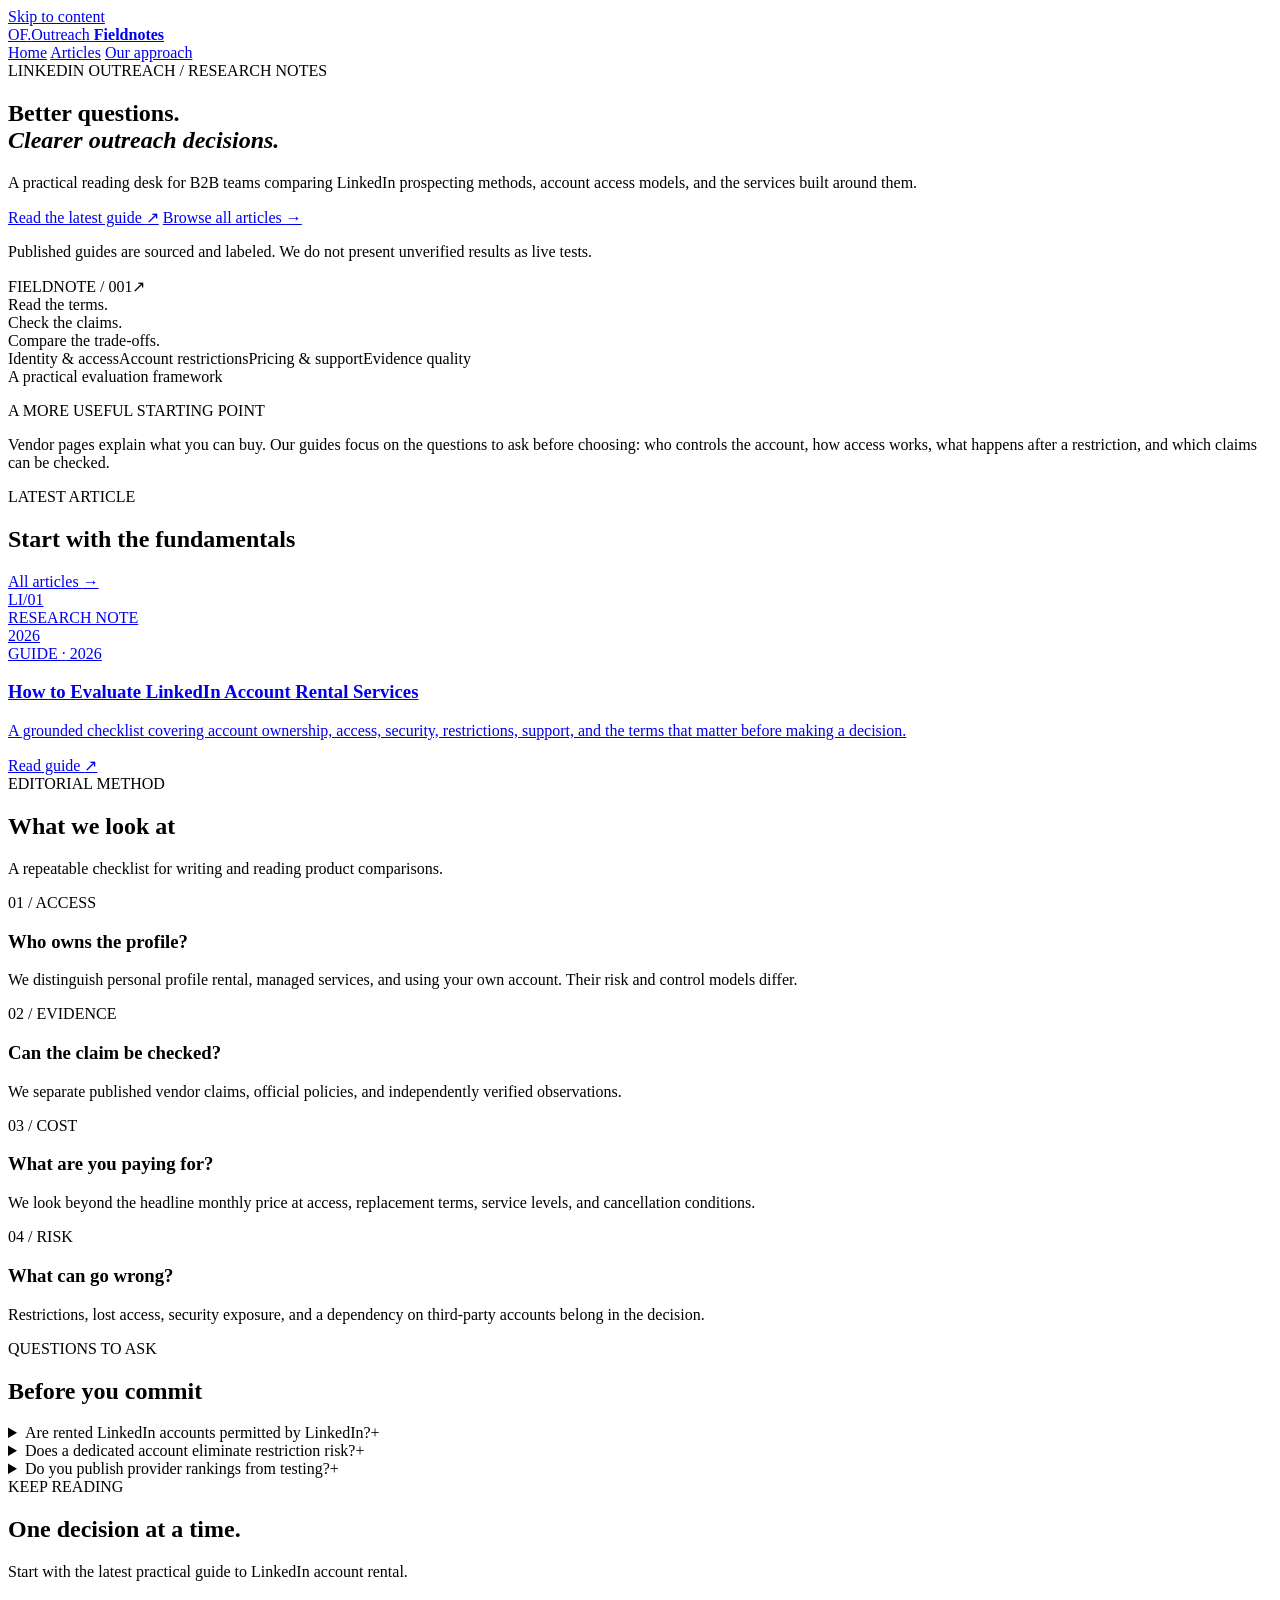
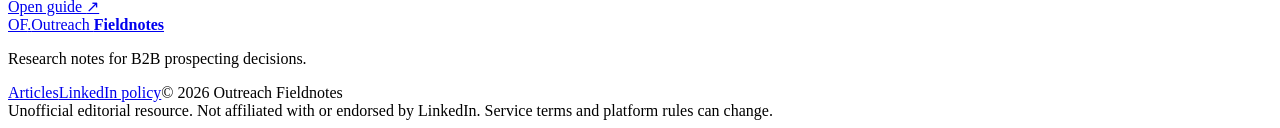
==== index.html @ 00ca15d0 "Create editorial homepage for Outreach Fieldnotes" ====
<!doctype html>
<html lang="en">
<head>
  <meta charset="utf-8">
  <meta name="viewport" content="width=device-width, initial-scale=1">
  <meta name="theme-color" content="#10231f">
  <title>LinkedIn Outreach Research & Guides | Outreach Fieldnotes</title>
  <meta name="description" content="Practical guides to LinkedIn outreach, account access, tools, and B2B prospecting. Start with a 2026 checklist for evaluating account rental services.">
  <meta name="robots" content="index,follow">
  <link rel="canonical" href="https://jamesscottinus-tech.github.io/LinkedIn/">
  <link rel="stylesheet" href="styles.css">
  <meta property="og:type" content="website">
  <meta property="og:site_name" content="Outreach Fieldnotes">
  <meta property="og:title" content="Outreach Fieldnotes | LinkedIn Outreach Research & Guides">
  <meta property="og:description" content="Useful, source-backed guides for choosing LinkedIn outreach services and planning prospecting responsibly.">
  <meta property="og:url" content="https://jamesscottinus-tech.github.io/LinkedIn/">
  <meta name="twitter:card" content="summary">
  <script type="application/ld+json">
  {"@context":"https://schema.org","@type":"WebSite","name":"Outreach Fieldnotes","url":"https://jamesscottinus-tech.github.io/LinkedIn/","description":"Guides to LinkedIn outreach and prospecting."}
  </script>
</head>
<body>
  <a class="skip" href="#main">Skip to content</a>
  <header class="site-header">
    <div class="container header-inner">
      <a class="brand" href="./" aria-label="Outreach Fieldnotes home"><span class="brand-mark" aria-hidden="true">OF<span class="brand-dot">.</span></span><span>Outreach <strong>Fieldnotes</strong></span></a>
      <nav aria-label="Main navigation">
        <a class="nav-link active" href="./" aria-current="page">Home</a>
        <a class="nav-link" href="articles.html">Articles</a>
        <a class="nav-link" href="#approach">Our approach</a>
      </nav>
    </div>
  </header>
  <main id="main">
    <section class="hero">
      <div class="container hero-grid">
        <div>
          <div class="eyebrow"><span class="pulse"></span> LINKEDIN OUTREACH / RESEARCH NOTES</div>
          <h1>Better questions.<br><em>Clearer outreach decisions.</em></h1>
          <p class="hero-copy">A practical reading desk for B2B teams comparing LinkedIn prospecting methods, account access models, and the services built around them.</p>
          <div class="hero-actions">
            <a class="button button-primary" href="linkedin-account-rental-guide.html">Read the latest guide <span aria-hidden="true">↗</span></a>
            <a class="text-link" href="articles.html">Browse all articles <span aria-hidden="true">→</span></a>
          </div>
          <p class="hero-caption">Published guides are sourced and labeled. We do not present unverified results as live tests.</p>
        </div>
        <aside class="hero-panel" aria-label="Editorial principles">
          <div class="panel-top"><span class="mini-label">FIELDNOTE / 001</span><span class="round-icon" aria-hidden="true">↗</span></div>
          <div class="panel-title">Read the terms.<br>Check the claims.<br><span>Compare the trade-offs.</span></div>
          <div class="panel-lines"><span>Identity & access</span><span>Account restrictions</span><span>Pricing & support</span><span>Evidence quality</span></div>
          <div class="panel-footer"><span class="status-dot"></span> A practical evaluation framework</div>
        </aside>
      </div>
    </section>
    <section class="intro-band">
      <div class="container band-grid">
        <p class="section-kicker">A MORE USEFUL STARTING POINT</p>
        <p>Vendor pages explain what you can buy. Our guides focus on the questions to ask before choosing: who controls the account, how access works, what happens after a restriction, and which claims can be checked.</p>
      </div>
    </section>
    <section class="section" id="latest">
      <div class="container">
        <div class="section-head"><div><div class="section-kicker">LATEST ARTICLE</div><h2>Start with the fundamentals</h2></div><a class="small-link" href="articles.html">All articles <span aria-hidden="true">→</span></a></div>
        <a class="feature-article" href="linkedin-account-rental-guide.html">
          <div class="feature-art" aria-hidden="true"><div class="art-letters">LI<span>/</span>01</div><div class="art-circles"><i></i><i></i><i></i></div><div class="art-bottom">RESEARCH NOTE<br>2026</div></div>
          <div class="feature-info"><div class="article-category">GUIDE <span class="dot-divider">·</span> 2026</div><h3>How to Evaluate LinkedIn Account Rental Services</h3><p>A grounded checklist covering account ownership, access, security, restrictions, support, and the terms that matter before making a decision.</p><div class="article-cta">Read guide <span aria-hidden="true">↗</span></div></div>
        </a>
      </div>
    </section>
    <section class="section section-tinted" id="approach">
      <div class="container">
        <div class="section-head"><div><div class="section-kicker">EDITORIAL METHOD</div><h2>What we look at</h2></div><p class="section-side">A repeatable checklist for writing and reading product comparisons.</p></div>
        <div class="principle-grid">
          <div class="principle"><div class="principle-index">01 / ACCESS</div><h3>Who owns the profile?</h3><p>We distinguish personal profile rental, managed services, and using your own account. Their risk and control models differ.</p></div>
          <div class="principle"><div class="principle-index">02 / EVIDENCE</div><h3>Can the claim be checked?</h3><p>We separate published vendor claims, official policies, and independently verified observations.</p></div>
          <div class="principle"><div class="principle-index">03 / COST</div><h3>What are you paying for?</h3><p>We look beyond the headline monthly price at access, replacement terms, service levels, and cancellation conditions.</p></div>
          <div class="principle"><div class="principle-index">04 / RISK</div><h3>What can go wrong?</h3><p>Restrictions, lost access, security exposure, and a dependency on third-party accounts belong in the decision.</p></div>
        </div>
      </div>
    </section>
    <section class="section">
      <div class="container">
        <div class="section-head"><div><div class="section-kicker">QUESTIONS TO ASK</div><h2>Before you commit</h2></div></div>
        <div class="faq">
          <details><summary>Are rented LinkedIn accounts permitted by LinkedIn?<span aria-hidden="true">+</span></summary><p>LinkedIn's User Agreement says members must not share or transfer their accounts, and it prohibits accessing another person's account. Read the <a href="https://www.linkedin.com/legal/user-agreement" target="_blank" rel="noopener noreferrer">current User Agreement</a> before considering a provider.</p></details>
          <details><summary>Does a dedicated account eliminate restriction risk?<span aria-hidden="true">+</span></summary><p>No service can guarantee that a LinkedIn account will never be restricted. Ask vendors for clear support and recovery policies rather than promises of zero risk.</p></details>
          <details><summary>Do you publish provider rankings from testing?<span aria-hidden="true">+</span></summary><p>Only when the test method, period, and supporting evidence can be described. At launch, this site publishes evaluation guides rather than unsupported performance rankings.</p></details>
        </div>
      </div>
    </section>
    <section class="newsletter-banner"><div class="container banner-inner"><div><div class="section-kicker">KEEP READING</div><h2>One decision at a time.</h2><p>Start with the latest practical guide to LinkedIn account rental.</p></div><a class="button button-light" href="linkedin-account-rental-guide.html">Open guide <span aria-hidden="true">↗</span></a></div></section>
  </main>
  <footer class="site-footer"><div class="container footer-inner"><div><a class="brand footer-brand" href="./"><span class="brand-mark" aria-hidden="true">OF<span class="brand-dot">.</span></span><span>Outreach <strong>Fieldnotes</strong></span></a><p>Research notes for B2B prospecting decisions.</p></div><div class="footer-right"><a href="articles.html">Articles</a><a href="https://www.linkedin.com/legal/user-agreement" target="_blank" rel="noopener noreferrer">LinkedIn policy</a><span>© 2026 Outreach Fieldnotes</span></div></div><div class="container fineprint">Unofficial editorial resource. Not affiliated with or endorsed by LinkedIn. Service terms and platform rules can change.</div></footer>
</body>
</html>
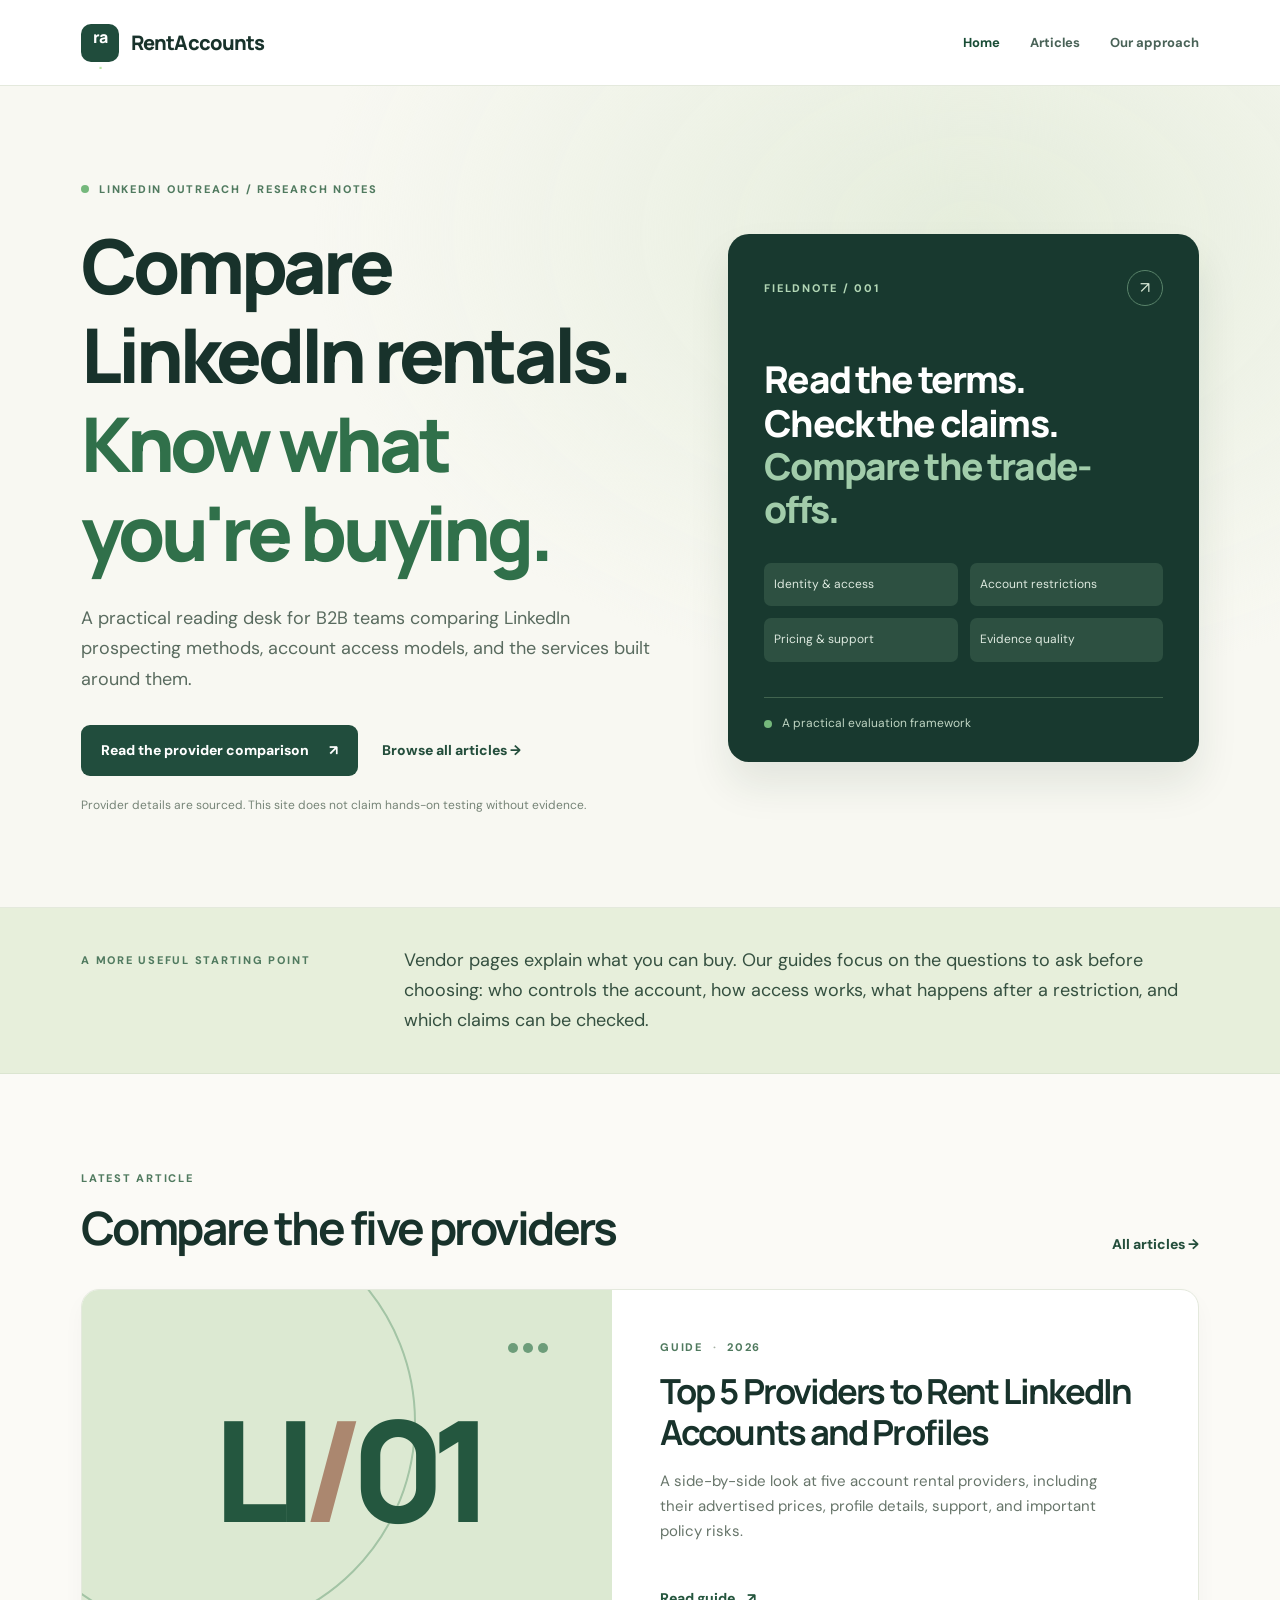
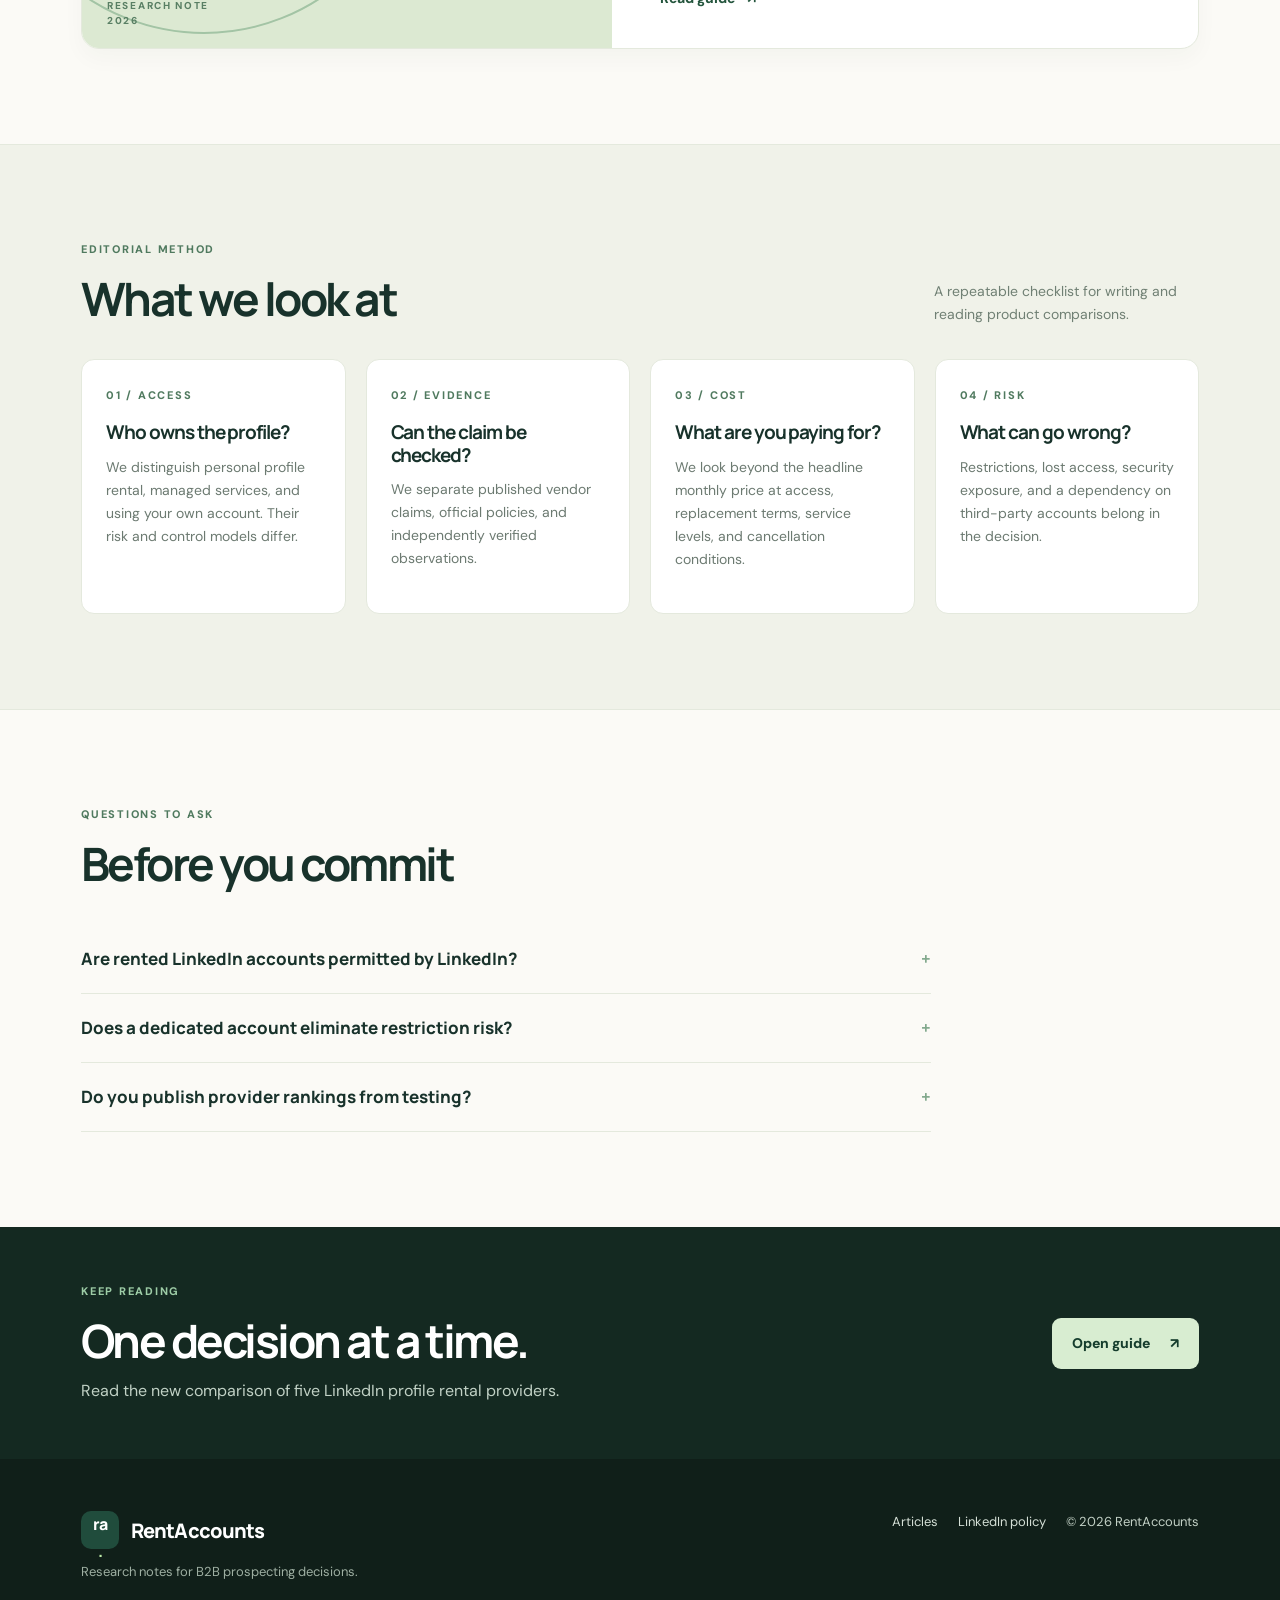
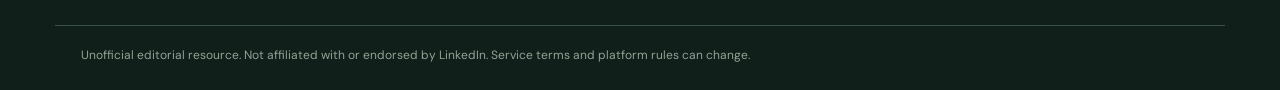
==== commit 77c82bc5: "Brand homepage as RentAccounts and link provider comparison" ====
--- a/index.html
+++ b/index.html
@@ -4,26 +4,26 @@
   <meta charset="utf-8">
   <meta name="viewport" content="width=device-width, initial-scale=1">
   <meta name="theme-color" content="#10231f">
-  <title>LinkedIn Outreach Research & Guides | Outreach Fieldnotes</title>
-  <meta name="description" content="Practical guides to LinkedIn outreach, account access, tools, and B2B prospecting. Start with a 2026 checklist for evaluating account rental services.">
+  <title>RentAccounts | LinkedIn Account Rental Guides and Reviews</title>
+  <meta name="description" content="LinkedIn profile rental guides, provider comparisons, pricing notes, and B2B outreach research. Start with a 2026 comparison of account rental providers.">
   <meta name="robots" content="index,follow">
-  <link rel="canonical" href="https://jamesscottinus-tech.github.io/LinkedIn/">
+  <link rel="canonical" href="https://rentaccounts.github.io/LinkedIn/">
   <link rel="stylesheet" href="styles.css">
   <meta property="og:type" content="website">
-  <meta property="og:site_name" content="Outreach Fieldnotes">
-  <meta property="og:title" content="Outreach Fieldnotes | LinkedIn Outreach Research & Guides">
-  <meta property="og:description" content="Useful, source-backed guides for choosing LinkedIn outreach services and planning prospecting responsibly.">
-  <meta property="og:url" content="https://jamesscottinus-tech.github.io/LinkedIn/">
+  <meta property="og:site_name" content="RentAccounts">
+  <meta property="og:title" content="RentAccounts | LinkedIn Account Rental Guides">
+  <meta property="og:description" content="Compare LinkedIn profile rental providers, prices, features and terms.">
+  <meta property="og:url" content="https://rentaccounts.github.io/LinkedIn/">
   <meta name="twitter:card" content="summary">
   <script type="application/ld+json">
-  {"@context":"https://schema.org","@type":"WebSite","name":"Outreach Fieldnotes","url":"https://jamesscottinus-tech.github.io/LinkedIn/","description":"Guides to LinkedIn outreach and prospecting."}
+  {"@context":"https://schema.org","@type":"WebSite","name":"RentAccounts","url":"https://rentaccounts.github.io/LinkedIn/","description":"Guides to LinkedIn outreach and prospecting."}
   </script>
 </head>
 <body>
   <a class="skip" href="#main">Skip to content</a>
   <header class="site-header">
     <div class="container header-inner">
-      <a class="brand" href="./" aria-label="Outreach Fieldnotes home"><span class="brand-mark" aria-hidden="true">OF<span class="brand-dot">.</span></span><span>Outreach <strong>Fieldnotes</strong></span></a>
+      <a class="brand" href="./" aria-label="RentAccounts home"><span class="brand-mark" aria-hidden="true">ra<span class="brand-dot">.</span></span><span><strong>RentAccounts</strong></span></a>
       <nav aria-label="Main navigation">
         <a class="nav-link active" href="./" aria-current="page">Home</a>
         <a class="nav-link" href="articles.html">Articles</a>
@@ -36,13 +36,13 @@
       <div class="container hero-grid">
         <div>
           <div class="eyebrow"><span class="pulse"></span> LINKEDIN OUTREACH / RESEARCH NOTES</div>
-          <h1>Better questions.<br><em>Clearer outreach decisions.</em></h1>
+          <h1>Compare LinkedIn rentals.<br><em>Know what you're buying.</em></h1>
           <p class="hero-copy">A practical reading desk for B2B teams comparing LinkedIn prospecting methods, account access models, and the services built around them.</p>
           <div class="hero-actions">
-            <a class="button button-primary" href="linkedin-account-rental-guide.html">Read the latest guide <span aria-hidden="true">↗</span></a>
+            <a class="button button-primary" href="top-5-linkedin-account-rental-providers.html">Read the provider comparison <span aria-hidden="true">↗</span></a>
             <a class="text-link" href="articles.html">Browse all articles <span aria-hidden="true">→</span></a>
           </div>
-          <p class="hero-caption">Published guides are sourced and labeled. We do not present unverified results as live tests.</p>
+          <p class="hero-caption">Provider details are sourced. This site does not claim hands-on testing without evidence.</p>
         </div>
         <aside class="hero-panel" aria-label="Editorial principles">
           <div class="panel-top"><span class="mini-label">FIELDNOTE / 001</span><span class="round-icon" aria-hidden="true">↗</span></div>
@@ -60,10 +60,10 @@
     </section>
     <section class="section" id="latest">
       <div class="container">
-        <div class="section-head"><div><div class="section-kicker">LATEST ARTICLE</div><h2>Start with the fundamentals</h2></div><a class="small-link" href="articles.html">All articles <span aria-hidden="true">→</span></a></div>
-        <a class="feature-article" href="linkedin-account-rental-guide.html">
+        <div class="section-head"><div><div class="section-kicker">LATEST ARTICLE</div><h2>Compare the five providers</h2></div><a class="small-link" href="articles.html">All articles <span aria-hidden="true">→</span></a></div>
+        <a class="feature-article" href="top-5-linkedin-account-rental-providers.html">
           <div class="feature-art" aria-hidden="true"><div class="art-letters">LI<span>/</span>01</div><div class="art-circles"><i></i><i></i><i></i></div><div class="art-bottom">RESEARCH NOTE<br>2026</div></div>
-          <div class="feature-info"><div class="article-category">GUIDE <span class="dot-divider">·</span> 2026</div><h3>How to Evaluate LinkedIn Account Rental Services</h3><p>A grounded checklist covering account ownership, access, security, restrictions, support, and the terms that matter before making a decision.</p><div class="article-cta">Read guide <span aria-hidden="true">↗</span></div></div>
+          <div class="feature-info"><div class="article-category">GUIDE <span class="dot-divider">·</span> 2026</div><h3>Top 5 Providers to Rent LinkedIn Accounts and Profiles</h3><p>A side-by-side look at five account rental providers, including their advertised prices, profile details, support, and important policy risks.</p><div class="article-cta">Read guide <span aria-hidden="true">↗</span></div></div>
         </a>
       </div>
     </section>
@@ -88,8 +88,8 @@
         </div>
       </div>
     </section>
-    <section class="newsletter-banner"><div class="container banner-inner"><div><div class="section-kicker">KEEP READING</div><h2>One decision at a time.</h2><p>Start with the latest practical guide to LinkedIn account rental.</p></div><a class="button button-light" href="linkedin-account-rental-guide.html">Open guide <span aria-hidden="true">↗</span></a></div></section>
+    <section class="newsletter-banner"><div class="container banner-inner"><div><div class="section-kicker">KEEP READING</div><h2>One decision at a time.</h2><p>Read the new comparison of five LinkedIn profile rental providers.</p></div><a class="button button-light" href="top-5-linkedin-account-rental-providers.html">Open guide <span aria-hidden="true">↗</span></a></div></section>
   </main>
-  <footer class="site-footer"><div class="container footer-inner"><div><a class="brand footer-brand" href="./"><span class="brand-mark" aria-hidden="true">OF<span class="brand-dot">.</span></span><span>Outreach <strong>Fieldnotes</strong></span></a><p>Research notes for B2B prospecting decisions.</p></div><div class="footer-right"><a href="articles.html">Articles</a><a href="https://www.linkedin.com/legal/user-agreement" target="_blank" rel="noopener noreferrer">LinkedIn policy</a><span>© 2026 Outreach Fieldnotes</span></div></div><div class="container fineprint">Unofficial editorial resource. Not affiliated with or endorsed by LinkedIn. Service terms and platform rules can change.</div></footer>
+  <footer class="site-footer"><div class="container footer-inner"><div><a class="brand footer-brand" href="./"><span class="brand-mark" aria-hidden="true">ra<span class="brand-dot">.</span></span><span><strong>RentAccounts</strong></span></a><p>Research notes for B2B prospecting decisions.</p></div><div class="footer-right"><a href="articles.html">Articles</a><a href="https://www.linkedin.com/legal/user-agreement" target="_blank" rel="noopener noreferrer">LinkedIn policy</a><span>© 2026 RentAccounts</span></div></div><div class="container fineprint">Unofficial editorial resource. Not affiliated with or endorsed by LinkedIn. Service terms and platform rules can change.</div></footer>
 </body>
 </html>
--- a/styles.css
+++ b/styles.css
@@ -0,0 +1,4 @@
+@import url('https://fonts.googleapis.com/css2?family=DM+Sans:ital,wght@0,400;0,500;0,600;0,700;1,400&family=Manrope:wght@400;500;600;700;800&display=swap');
+:root{--ink:#18322b;--deep:#142921;--muted:#65746a;--paper:#fbfaf6;--line:#e4e9dd;--green:#204c3c;--lime:#dfedcb;--orange:#d7916e}
+*{box-sizing:border-box}html{scroll-behavior:smooth}body{margin:0;background:var(--paper);color:var(--ink);font-family:"DM Sans",sans-serif;-webkit-font-smoothing:antialiased;line-height:1.65}a{color:inherit}a:hover{color:#276448}.skip{position:absolute;top:-80px;left:18px;padding:12px;background:white;z-index:20}.skip:focus{top:12px}.container{max-width:1170px;margin:0 auto;padding:0 26px}.site-header{background:#fff;border-bottom:1px solid var(--line)}.header-inner{display:flex;align-items:center;justify-content:space-between;min-height:85px;gap:20px}.brand{display:inline-flex;gap:12px;align-items:center;text-decoration:none;color:var(--ink);font-family:Manrope,sans-serif;font-size:20px;font-weight:600;letter-spacing:-.045em}.brand strong{font-weight:800}.brand-mark{width:38px;height:38px;border-radius:10px;background:var(--green);display:inline-grid;place-items:center;font-size:16px;font-weight:800;letter-spacing:-.08em;color:#fff}.brand-dot{color:#bceaa7}.header-inner nav{display:flex;gap:30px;align-items:center}.nav-link{font-size:13px;text-decoration:none;font-weight:700;color:#496257}.nav-link.active{color:#194d36}.nav-link:hover{color:#153d2e}.hero{background:radial-gradient(ellipse at 76% 18%,#e5eddc 0,transparent 48%),#f8f8f2;padding:94px 0 91px;border-bottom:1px solid var(--line)}.hero-grid{display:grid;grid-template-columns:1.1fr .9fr;gap:72px;align-items:center}.eyebrow,.section-kicker,.mini-label,.article-category,.principle-index{font-size:11px;font-weight:800;letter-spacing:.16em;text-transform:uppercase;color:#507a5f}.eyebrow{display:flex;align-items:center;gap:10px}.pulse,.status-dot{width:8px;height:8px;display:inline-block;background:#75b87c;border-radius:50%;flex:none}h1,h2,h3,p{margin-top:0}h1,h2,h3{font-family:Manrope,sans-serif;line-height:1.18;letter-spacing:-.055em}h1{font-size:clamp(42px,5.9vw,77px);font-weight:800;margin:23px 0 25px}h1 em{font-style:normal;color:#30704a}.hero-copy{font-size:18px;color:#596b5f;max-width:580px;line-height:1.72;margin-bottom:30px}.hero-actions{display:flex;align-items:center;gap:24px;flex-wrap:wrap}.button{display:inline-flex;justify-content:center;align-items:center;gap:20px;padding:14px 20px;border-radius:9px;text-decoration:none;font-size:14px;font-weight:800}.button-primary{background:#214d3d;color:#fff}.button-primary:hover{color:#fff;background:#163d2d}.text-link,.small-link{font-size:14px;font-weight:800;text-decoration:none;color:#244e3c}.hero-caption{color:#768477;font-size:12px;max-width:550px;margin:20px 0 0}.hero-panel{background:#18392f;border-radius:21px;color:#fff;padding:36px 36px 28px;min-height:460px;box-shadow:0 23px 42px #19352518;display:flex;flex-direction:column}.panel-top{display:flex;justify-content:space-between;align-items:center}.mini-label{color:#b2d6b5}.round-icon{display:inline-grid;place-items:center;border-radius:50%;width:36px;height:36px;border:1px solid #59836a;color:#d9ead7}.panel-title{font-family:Manrope,sans-serif;font-weight:800;letter-spacing:-.05em;line-height:1.17;font-size:clamp(27px,3vw,37px);padding:52px 0 31px}.panel-title span{color:#a1ccaa}.panel-lines{display:grid;grid-template-columns:1fr 1fr;gap:12px;margin-bottom:35px}.panel-lines span{font-size:12px;padding:12px 10px;border-radius:7px;background:#2d5041;color:#dde9df}.panel-footer{margin-top:auto;border-top:1px solid #41644f;padding-top:16px;color:#bed4c2;font-size:12px;display:flex;gap:10px;align-items:center}.intro-band{background:#e7efdb;border-bottom:1px solid #dbe5d0;padding:38px 0}.band-grid{display:grid;grid-template-columns:.35fr 1fr;gap:45px;align-items:start}.band-grid .section-kicker{margin:5px 0}.band-grid>p:last-child{margin:0;font-size:18px;color:#355040;max-width:850px}.section{padding:95px 0}.section-head{display:flex;justify-content:space-between;align-items:end;gap:35px;margin-bottom:33px}.section-kicker{margin-bottom:14px}.section h2,.newsletter-banner h2{font-size:clamp(30px,3.8vw,46px);margin:0}.small-link{white-space:nowrap}.feature-article{display:grid;grid-template-columns:.95fr 1.05fr;min-height:360px;text-decoration:none;background:#fff;border:1px solid var(--line);border-radius:18px;overflow:hidden;box-shadow:0 10px 22px #203e2b08}.feature-article:hover{color:var(--ink);box-shadow:0 15px 35px #1c3f3218;transform:translateY(-2px);transition:transform .2s,box-shadow .2s}.feature-art{position:relative;background:#dce9d2;display:flex;align-items:center;justify-content:center;overflow:hidden;min-height:300px}.feature-art:before{content:"";position:absolute;border:2px solid #a3c4a5;border-radius:50%;width:420px;height:420px;left:-90px;top:-80px}.art-letters{position:relative;font-family:Manrope,sans-serif;font-weight:800;letter-spacing:-.1em;color:#24573f;font-size:clamp(66px,11vw,140px)}.art-letters span{color:#ab876f}.art-circles{position:absolute;right:12%;top:15%;display:flex;gap:5px}.art-circles i{height:10px;width:10px;border-radius:50%;background:#6d9d7a}.art-bottom{position:absolute;left:25px;bottom:20px;font-size:10px;letter-spacing:.17em;line-height:1.5;color:#597f64;font-weight:800}.feature-info{padding:48px 48px 38px;display:flex;flex-direction:column;align-items:start}.feature-info h3{font-size:clamp(26px,2.7vw,37px);margin:15px 0 17px}.feature-info>p{font-size:15px;color:#67756a;max-width:460px}.article-cta{margin-top:auto;font-weight:800;color:#24553d;font-size:14px}.article-cta span{margin-left:9px}.dot-divider{padding:0 5px;color:#a5b1a4}.section-tinted{background:#f0f2e9;border-top:1px solid var(--line);border-bottom:1px solid var(--line)}.section-side{font-size:14px;color:#708074;max-width:265px;margin:0}.principle-grid{display:grid;grid-template-columns:repeat(4,1fr);gap:20px}.principle{background:#fff;border:1px solid var(--line);border-radius:13px;padding:26px 24px;min-height:255px}.principle h3{font-size:19px;margin:17px 0 12px}.principle p{color:#6c7a71;font-size:14px}.faq{max-width:850px}.faq details{border-bottom:1px solid var(--line);padding:20px 0}.faq summary{list-style:none;cursor:pointer;display:flex;justify-content:space-between;gap:15px;font-family:Manrope,sans-serif;font-size:17px;font-weight:750}.faq summary::-webkit-details-marker{display:none}.faq summary span{color:#81a88c}.faq details p{color:#617167;max-width:760px;margin:14px 0 0}.newsletter-banner{background:var(--deep);color:#fff;padding:55px 0}.newsletter-banner .section-kicker{color:#9dcca6}.banner-inner{display:flex;justify-content:space-between;gap:35px;align-items:center}.newsletter-banner h2{margin-bottom:10px}.newsletter-banner p{color:#c1d1c5;margin:0}.button-light{color:#153d2d;background:#d8edd1;white-space:nowrap}.button-light:hover{color:#153d2d;background:#fff}.site-footer{background:#101f19;color:#c2d0c5;padding:52px 0 24px}.footer-inner{display:flex;justify-content:space-between;gap:35px;flex-wrap:wrap}.footer-brand{color:#fff}.footer-inner p{font-size:13px;color:#9eafa2;margin:12px 0}.footer-right{display:flex;gap:20px;align-items:start;flex-wrap:wrap;font-size:13px}.footer-right a{color:#d4dfd6;text-decoration:none}.fineprint{border-top:1px solid #365044;margin-top:30px;padding-top:20px;font-size:12px;color:#91a396}.article-index-hero{padding:80px 0 55px;background:#edf2e6;border-bottom:1px solid #dee8d6}.article-index-hero h1{max-width:820px}.article-index-hero p{font-size:18px;color:#5c6e5e;max-width:675px}.index-grid{display:grid;grid-template-columns:repeat(2,1fr);gap:20px}.article-tile{border:1px solid var(--line);background:white;text-decoration:none;padding:32px;border-radius:14px;min-height:250px;display:flex;flex-direction:column;gap:15px}.article-tile h2{font-size:25px;margin:0}.article-tile p{color:#5a7161;font-size:15px}.tile-bottom{margin-top:auto;color:#316147;font-weight:800;font-size:14px}.article-tile:hover{color:var(--ink);border-color:#9fc3a5}.coming-note{border:1px dashed #aac5ae;border-radius:12px;padding:30px;color:#607567;background:#f1f5ec}
+@media(max-width:970px){.hero-grid{grid-template-columns:1fr;gap:35px}.hero-panel{min-height:320px}.panel-title{padding:30px 0}.principle-grid{grid-template-columns:repeat(2,1fr)}.band-grid{grid-template-columns:1fr;gap:12px}.hero{padding:65px 0}.feature-info{padding:32px}}@media(max-width:660px){.container{padding:0 18px}.header-inner{min-height:70px}.header-inner nav{gap:14px}.nav-link{font-size:12px}.brand{font-size:16px}.hero{padding:45px 0}.hero-copy{font-size:17px}.hero-panel{padding:25px;min-height:350px}.section{padding:60px 0}.section-head{align-items:start;flex-direction:column;gap:15px}.feature-article{grid-template-columns:1fr}.feature-info{min-height:265px;padding:27px}.principle-grid,.index-grid{grid-template-columns:1fr}.principle{min-height:unset}.banner-inner{flex-direction:column;align-items:start}.article-index-hero{padding:50px 0 32px}.article-index-hero p{font-size:16px}}
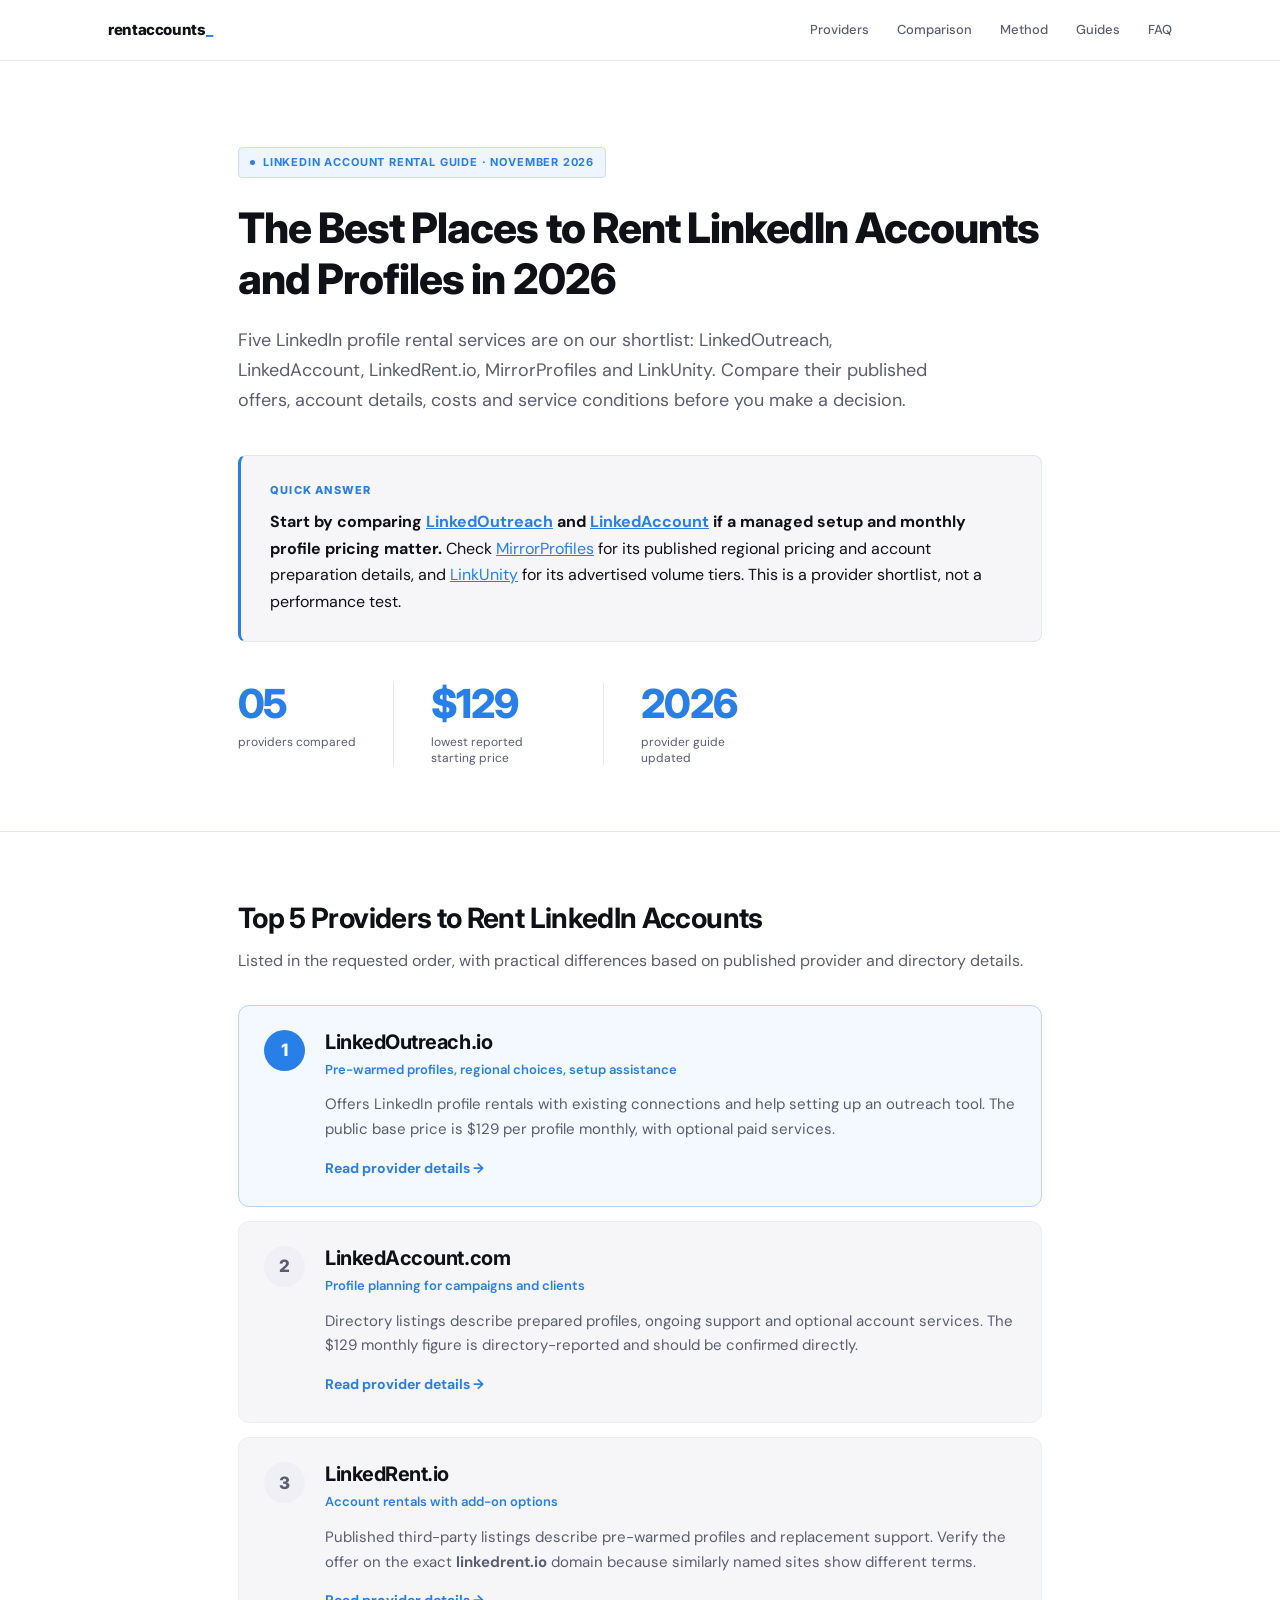
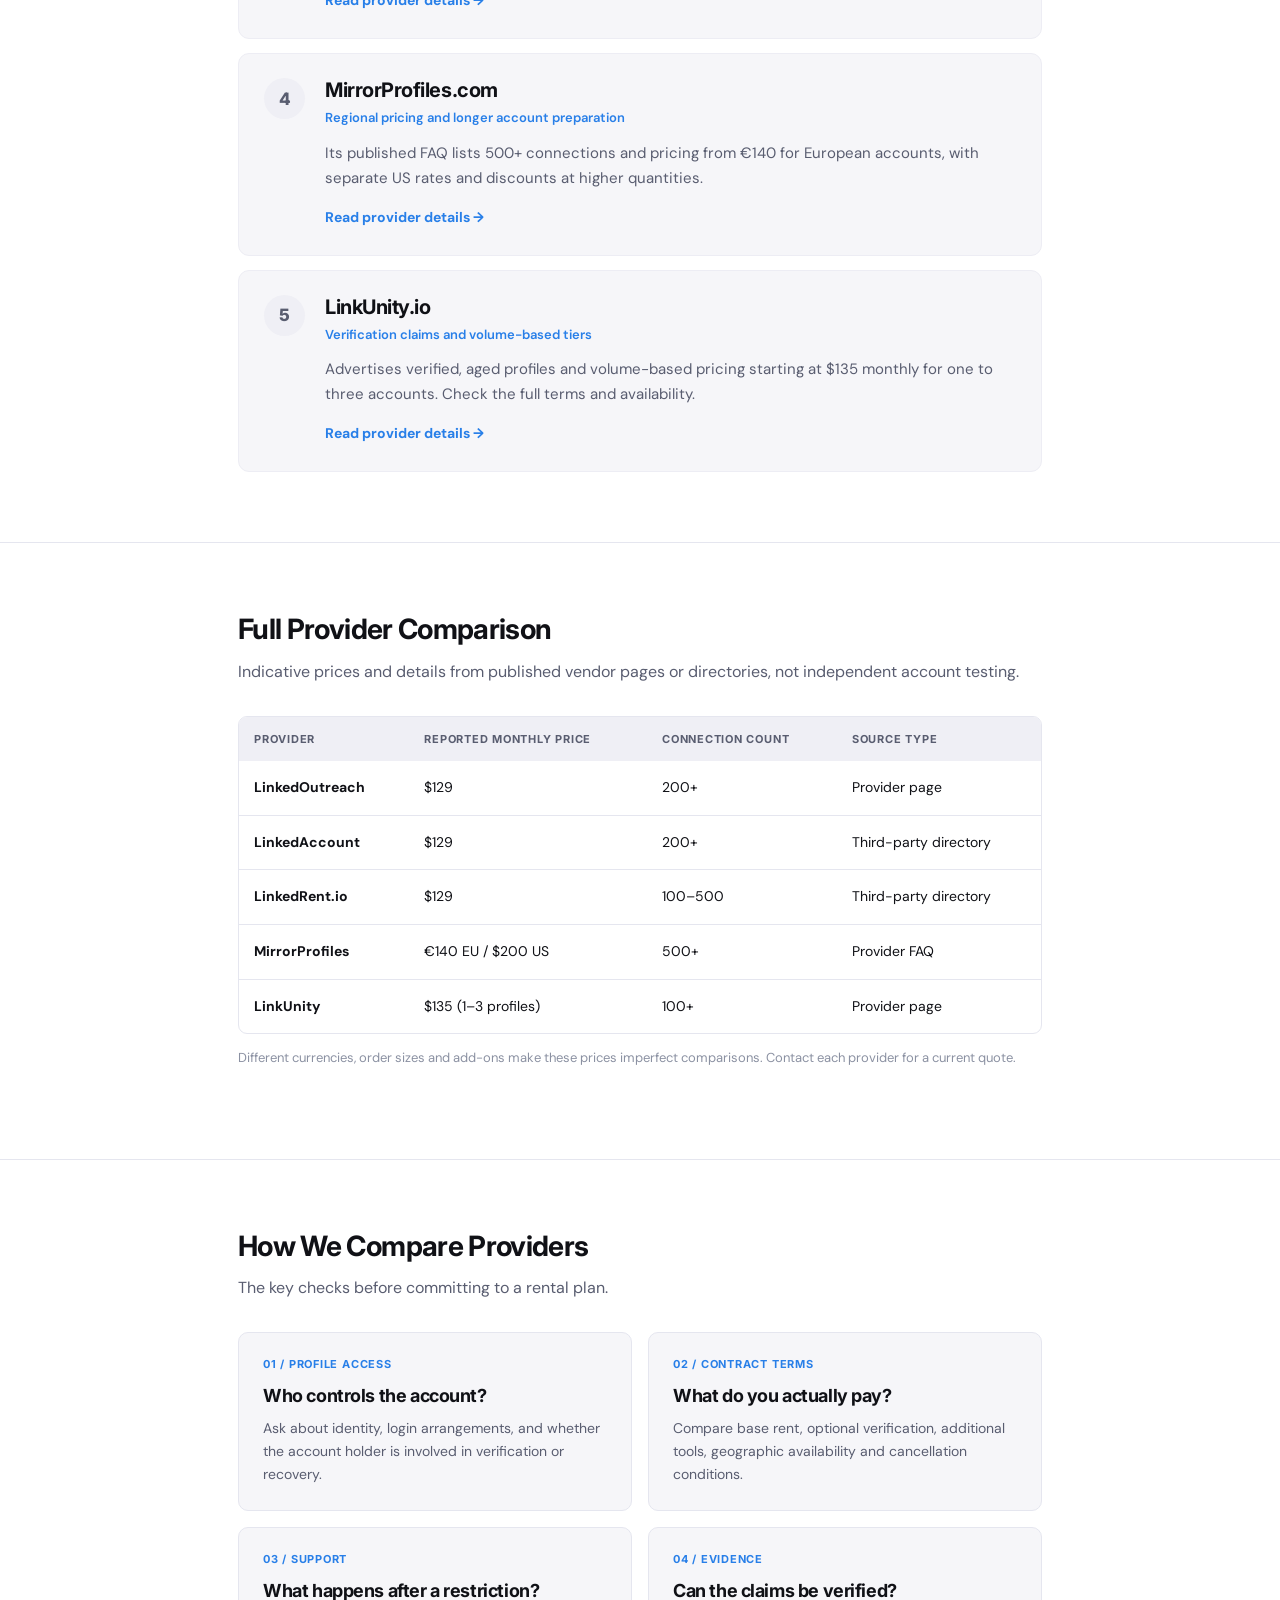
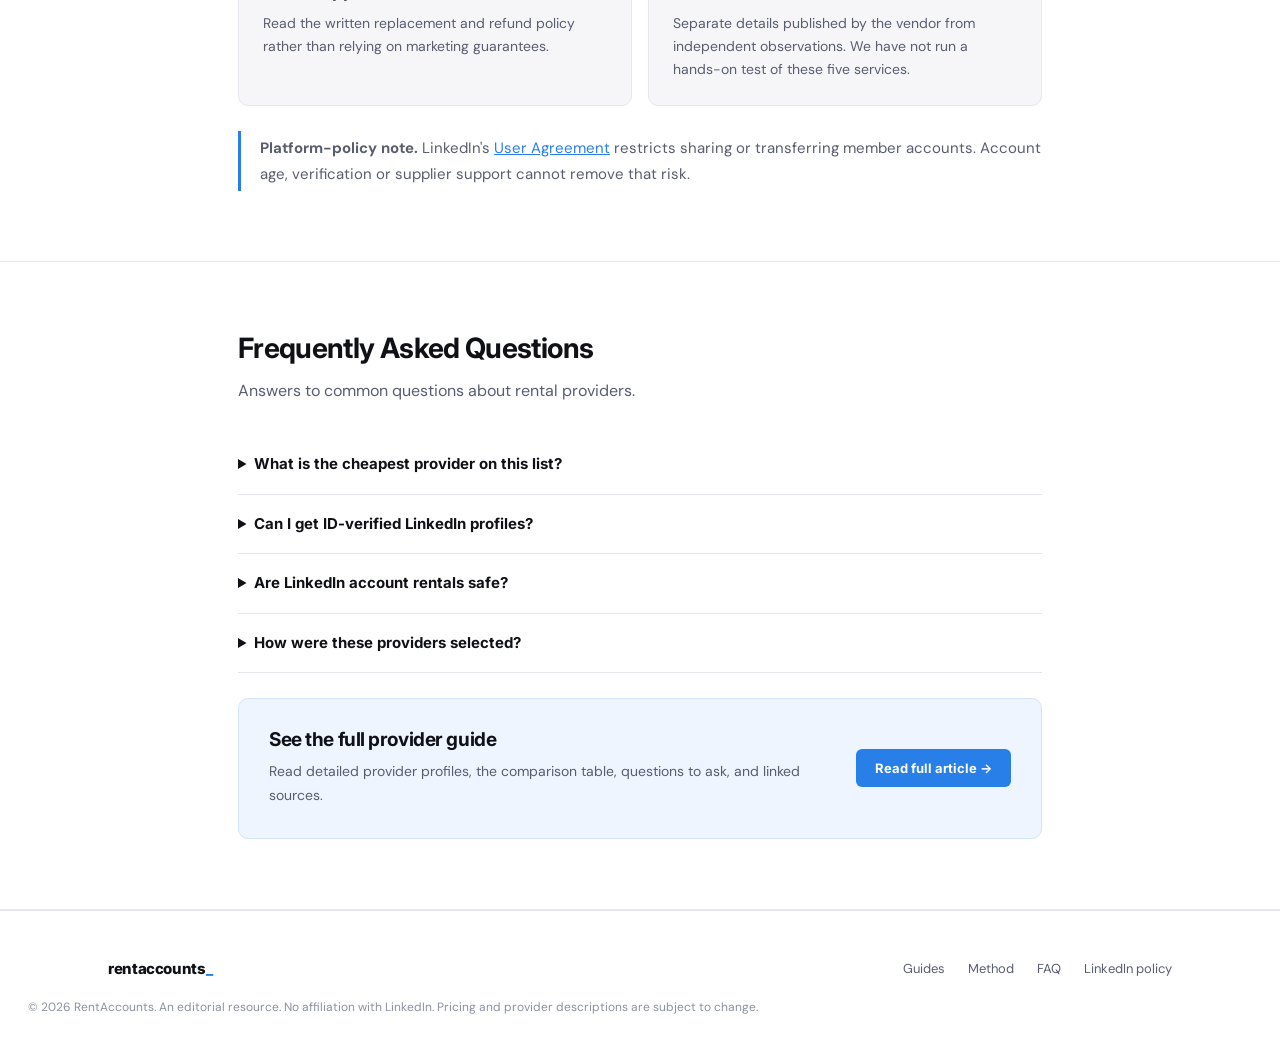
==== commit 03250fca: "Redesign homepage with compact research layout matching visual reference" ====
--- a/index.html
+++ b/index.html
@@ -1,95 +1,79 @@
 <!doctype html>
-<html lang="en">
-<head>
-  <meta charset="utf-8">
-  <meta name="viewport" content="width=device-width, initial-scale=1">
-  <meta name="theme-color" content="#10231f">
-  <title>RentAccounts | LinkedIn Account Rental Guides and Reviews</title>
-  <meta name="description" content="LinkedIn profile rental guides, provider comparisons, pricing notes, and B2B outreach research. Start with a 2026 comparison of account rental providers.">
-  <meta name="robots" content="index,follow">
-  <link rel="canonical" href="https://rentaccounts.github.io/LinkedIn/">
-  <link rel="stylesheet" href="styles.css">
-  <meta property="og:type" content="website">
-  <meta property="og:site_name" content="RentAccounts">
-  <meta property="og:title" content="RentAccounts | LinkedIn Account Rental Guides">
-  <meta property="og:description" content="Compare LinkedIn profile rental providers, prices, features and terms.">
-  <meta property="og:url" content="https://rentaccounts.github.io/LinkedIn/">
-  <meta name="twitter:card" content="summary">
-  <script type="application/ld+json">
-  {"@context":"https://schema.org","@type":"WebSite","name":"RentAccounts","url":"https://rentaccounts.github.io/LinkedIn/","description":"Guides to LinkedIn outreach and prospecting."}
-  </script>
-</head>
-<body>
-  <a class="skip" href="#main">Skip to content</a>
-  <header class="site-header">
-    <div class="container header-inner">
-      <a class="brand" href="./" aria-label="RentAccounts home"><span class="brand-mark" aria-hidden="true">ra<span class="brand-dot">.</span></span><span><strong>RentAccounts</strong></span></a>
-      <nav aria-label="Main navigation">
-        <a class="nav-link active" href="./" aria-current="page">Home</a>
-        <a class="nav-link" href="articles.html">Articles</a>
-        <a class="nav-link" href="#approach">Our approach</a>
-      </nav>
-    </div>
-  </header>
-  <main id="main">
-    <section class="hero">
-      <div class="container hero-grid">
-        <div>
-          <div class="eyebrow"><span class="pulse"></span> LINKEDIN OUTREACH / RESEARCH NOTES</div>
-          <h1>Compare LinkedIn rentals.<br><em>Know what you're buying.</em></h1>
-          <p class="hero-copy">A practical reading desk for B2B teams comparing LinkedIn prospecting methods, account access models, and the services built around them.</p>
-          <div class="hero-actions">
-            <a class="button button-primary" href="top-5-linkedin-account-rental-providers.html">Read the provider comparison <span aria-hidden="true">↗</span></a>
-            <a class="text-link" href="articles.html">Browse all articles <span aria-hidden="true">→</span></a>
-          </div>
-          <p class="hero-caption">Provider details are sourced. This site does not claim hands-on testing without evidence.</p>
-        </div>
-        <aside class="hero-panel" aria-label="Editorial principles">
-          <div class="panel-top"><span class="mini-label">FIELDNOTE / 001</span><span class="round-icon" aria-hidden="true">↗</span></div>
-          <div class="panel-title">Read the terms.<br>Check the claims.<br><span>Compare the trade-offs.</span></div>
-          <div class="panel-lines"><span>Identity & access</span><span>Account restrictions</span><span>Pricing & support</span><span>Evidence quality</span></div>
-          <div class="panel-footer"><span class="status-dot"></span> A practical evaluation framework</div>
-        </aside>
-      </div>
-    </section>
-    <section class="intro-band">
-      <div class="container band-grid">
-        <p class="section-kicker">A MORE USEFUL STARTING POINT</p>
-        <p>Vendor pages explain what you can buy. Our guides focus on the questions to ask before choosing: who controls the account, how access works, what happens after a restriction, and which claims can be checked.</p>
-      </div>
-    </section>
-    <section class="section" id="latest">
-      <div class="container">
-        <div class="section-head"><div><div class="section-kicker">LATEST ARTICLE</div><h2>Compare the five providers</h2></div><a class="small-link" href="articles.html">All articles <span aria-hidden="true">→</span></a></div>
-        <a class="feature-article" href="top-5-linkedin-account-rental-providers.html">
-          <div class="feature-art" aria-hidden="true"><div class="art-letters">LI<span>/</span>01</div><div class="art-circles"><i></i><i></i><i></i></div><div class="art-bottom">RESEARCH NOTE<br>2026</div></div>
-          <div class="feature-info"><div class="article-category">GUIDE <span class="dot-divider">·</span> 2026</div><h3>Top 5 Providers to Rent LinkedIn Accounts and Profiles</h3><p>A side-by-side look at five account rental providers, including their advertised prices, profile details, support, and important policy risks.</p><div class="article-cta">Read guide <span aria-hidden="true">↗</span></div></div>
-        </a>
-      </div>
-    </section>
-    <section class="section section-tinted" id="approach">
-      <div class="container">
-        <div class="section-head"><div><div class="section-kicker">EDITORIAL METHOD</div><h2>What we look at</h2></div><p class="section-side">A repeatable checklist for writing and reading product comparisons.</p></div>
-        <div class="principle-grid">
-          <div class="principle"><div class="principle-index">01 / ACCESS</div><h3>Who owns the profile?</h3><p>We distinguish personal profile rental, managed services, and using your own account. Their risk and control models differ.</p></div>
-          <div class="principle"><div class="principle-index">02 / EVIDENCE</div><h3>Can the claim be checked?</h3><p>We separate published vendor claims, official policies, and independently verified observations.</p></div>
-          <div class="principle"><div class="principle-index">03 / COST</div><h3>What are you paying for?</h3><p>We look beyond the headline monthly price at access, replacement terms, service levels, and cancellation conditions.</p></div>
-          <div class="principle"><div class="principle-index">04 / RISK</div><h3>What can go wrong?</h3><p>Restrictions, lost access, security exposure, and a dependency on third-party accounts belong in the decision.</p></div>
-        </div>
-      </div>
-    </section>
-    <section class="section">
-      <div class="container">
-        <div class="section-head"><div><div class="section-kicker">QUESTIONS TO ASK</div><h2>Before you commit</h2></div></div>
-        <div class="faq">
-          <details><summary>Are rented LinkedIn accounts permitted by LinkedIn?<span aria-hidden="true">+</span></summary><p>LinkedIn's User Agreement says members must not share or transfer their accounts, and it prohibits accessing another person's account. Read the <a href="https://www.linkedin.com/legal/user-agreement" target="_blank" rel="noopener noreferrer">current User Agreement</a> before considering a provider.</p></details>
-          <details><summary>Does a dedicated account eliminate restriction risk?<span aria-hidden="true">+</span></summary><p>No service can guarantee that a LinkedIn account will never be restricted. Ask vendors for clear support and recovery policies rather than promises of zero risk.</p></details>
-          <details><summary>Do you publish provider rankings from testing?<span aria-hidden="true">+</span></summary><p>Only when the test method, period, and supporting evidence can be described. At launch, this site publishes evaluation guides rather than unsupported performance rankings.</p></details>
-        </div>
-      </div>
-    </section>
-    <section class="newsletter-banner"><div class="container banner-inner"><div><div class="section-kicker">KEEP READING</div><h2>One decision at a time.</h2><p>Read the new comparison of five LinkedIn profile rental providers.</p></div><a class="button button-light" href="top-5-linkedin-account-rental-providers.html">Open guide <span aria-hidden="true">↗</span></a></div></section>
-  </main>
-  <footer class="site-footer"><div class="container footer-inner"><div><a class="brand footer-brand" href="./"><span class="brand-mark" aria-hidden="true">ra<span class="brand-dot">.</span></span><span><strong>RentAccounts</strong></span></a><p>Research notes for B2B prospecting decisions.</p></div><div class="footer-right"><a href="articles.html">Articles</a><a href="https://www.linkedin.com/legal/user-agreement" target="_blank" rel="noopener noreferrer">LinkedIn policy</a><span>© 2026 RentAccounts</span></div></div><div class="container fineprint">Unofficial editorial resource. Not affiliated with or endorsed by LinkedIn. Service terms and platform rules can change.</div></footer>
-</body>
-</html>+<html lang="en"><head>
+<meta charset="utf-8"><meta name="viewport" content="width=device-width, initial-scale=1">
+<meta name="theme-color" content="#ffffff">
+<title>Best Places to Rent LinkedIn Accounts & Profiles (2026) | RentAccounts</title>
+<meta name="description" content="Compare LinkedOutreach, LinkedAccount, LinkedRent.io, MirrorProfiles and LinkUnity for LinkedIn profile rental. Published pricing, account features and terms.">
+<meta name="robots" content="index,follow">
+<link rel="canonical" href="https://rentaccounts.github.io/LinkedIn/">
+<meta property="og:type" content="website"><meta property="og:site_name" content="RentAccounts">
+<meta property="og:title" content="Top 5 Places to Rent LinkedIn Accounts & Profiles (2026)">
+<meta property="og:description" content="An overview of LinkedIn account rental providers, indicative pricing, and important service terms.">
+<meta property="og:url" content="https://rentaccounts.github.io/LinkedIn/">
+<meta name="twitter:card" content="summary"><link rel="stylesheet" href="styles.css">
+<script type="application/ld+json">{"@context":"https://schema.org","@type":"WebSite","name":"RentAccounts","url":"https://rentaccounts.github.io/LinkedIn/","description":"Research guides and provider comparisons for LinkedIn account rentals."}</script>
+</head><body>
+<a class="skip" href="#main">Skip to content</a>
+<header class="site-header"><div class="container-wide header-inner">
+<a href="./" class="brand">rentaccounts<span>_</span></a>
+<nav class="site-nav" aria-label="Main navigation"><a href="#providers">Providers</a><a href="#comparison">Comparison</a><a href="#approach">Method</a><a href="articles.html">Guides</a><a href="#faq">FAQ</a></nav>
+</div></header>
+<main id="main"><section class="hero">
+<div class="container">
+<div class="eyebrow">LinkedIn account rental guide · November 2026</div>
+<h1>The Best Places to Rent LinkedIn Accounts and Profiles in 2026</h1>
+<p class="lead">Five LinkedIn profile rental services are on our shortlist: LinkedOutreach, LinkedAccount, LinkedRent.io, MirrorProfiles and LinkUnity. Compare their published offers, account details, costs and service conditions before you make a decision.</p>
+<div class="quick-answer">
+<div class="quick-label">Quick answer</div>
+<p><strong>Start by comparing <a href="top-5-linkedin-account-rental-providers.html#linkedoutreach">LinkedOutreach</a> and <a href="top-5-linkedin-account-rental-providers.html#linkedaccount">LinkedAccount</a> if a managed setup and monthly profile pricing matter.</strong> Check <a href="top-5-linkedin-account-rental-providers.html#mirrorprofiles">MirrorProfiles</a> for its published regional pricing and account preparation details, and <a href="top-5-linkedin-account-rental-providers.html#linkunity">LinkUnity</a> for its advertised volume tiers. This is a provider shortlist, not a performance test.</p>
+</div>
+<div class="stat-row" aria-label="Guide summary">
+<div class="stat"><span class="stat-value">05</span><span class="stat-label">providers compared</span></div>
+<div class="stat"><span class="stat-value">$129</span><span class="stat-label">lowest reported starting price</span></div>
+<div class="stat"><span class="stat-value">2026</span><span class="stat-label">provider guide updated</span></div>
+</div>
+</div></section>
+<section class="section" id="providers"><div class="container">
+<h2>Top 5 Providers to Rent LinkedIn Accounts</h2>
+<p class="section-intro">Listed in the requested order, with practical differences based on published provider and directory details.</p>
+<ol class="ranking-list">
+<li class="ranking-card featured"><span class="ranking-no">1</span><div><h3>LinkedOutreach.io</h3><span class="ranking-tag">Pre-warmed profiles, regional choices, setup assistance</span><p>Offers LinkedIn profile rentals with existing connections and help setting up an outreach tool. The public base price is $129 per profile monthly, with optional paid services.</p><a href="top-5-linkedin-account-rental-providers.html#linkedoutreach">Read provider details →</a></div></li>
+<li class="ranking-card"><span class="ranking-no">2</span><div><h3>LinkedAccount.com</h3><span class="ranking-tag">Profile planning for campaigns and clients</span><p>Directory listings describe prepared profiles, ongoing support and optional account services. The $129 monthly figure is directory-reported and should be confirmed directly.</p><a href="top-5-linkedin-account-rental-providers.html#linkedaccount">Read provider details →</a></div></li>
+<li class="ranking-card"><span class="ranking-no">3</span><div><h3>LinkedRent.io</h3><span class="ranking-tag">Account rentals with add-on options</span><p>Published third-party listings describe pre-warmed profiles and replacement support. Verify the offer on the exact <strong>linkedrent.io</strong> domain because similarly named sites show different terms.</p><a href="top-5-linkedin-account-rental-providers.html#linkedrent">Read provider details →</a></div></li>
+<li class="ranking-card"><span class="ranking-no">4</span><div><h3>MirrorProfiles.com</h3><span class="ranking-tag">Regional pricing and longer account preparation</span><p>Its published FAQ lists 500+ connections and pricing from €140 for European accounts, with separate US rates and discounts at higher quantities.</p><a href="top-5-linkedin-account-rental-providers.html#mirrorprofiles">Read provider details →</a></div></li>
+<li class="ranking-card"><span class="ranking-no">5</span><div><h3>LinkUnity.io</h3><span class="ranking-tag">Verification claims and volume-based tiers</span><p>Advertises verified, aged profiles and volume-based pricing starting at $135 monthly for one to three accounts. Check the full terms and availability.</p><a href="top-5-linkedin-account-rental-providers.html#linkunity">Read provider details →</a></div></li>
+</ol>
+</div></section>
+<section class="section" id="comparison"><div class="container">
+<h2>Full Provider Comparison</h2><p class="section-intro">Indicative prices and details from published vendor pages or directories, not independent account testing.</p>
+<div class="table-wrap"><table><thead><tr><th>Provider</th><th>Reported monthly price</th><th>Connection count</th><th>Source type</th></tr></thead>
+<tbody>
+<tr><td>LinkedOutreach</td><td>$129</td><td>200+</td><td>Provider page</td></tr>
+<tr><td>LinkedAccount</td><td>$129</td><td>200+</td><td>Third-party directory</td></tr>
+<tr><td>LinkedRent.io</td><td>$129</td><td>100–500</td><td>Third-party directory</td></tr>
+<tr><td>MirrorProfiles</td><td>€140 EU / $200 US</td><td>500+</td><td>Provider FAQ</td></tr>
+<tr><td>LinkUnity</td><td>$135 (1–3 profiles)</td><td>100+</td><td>Provider page</td></tr>
+</tbody></table></div>
+<p class="table-note">Different currencies, order sizes and add-ons make these prices imperfect comparisons. Contact each provider for a current quote.</p>
+</div></section>
+<section class="section" id="approach"><div class="container">
+<h2>How We Compare Providers</h2><p class="section-intro">The key checks before committing to a rental plan.</p>
+<div class="detail-grid">
+<div class="detail"><div class="detail-kicker">01 / Profile access</div><h3>Who controls the account?</h3><p>Ask about identity, login arrangements, and whether the account holder is involved in verification or recovery.</p></div>
+<div class="detail"><div class="detail-kicker">02 / Contract terms</div><h3>What do you actually pay?</h3><p>Compare base rent, optional verification, additional tools, geographic availability and cancellation conditions.</p></div>
+<div class="detail"><div class="detail-kicker">03 / Support</div><h3>What happens after a restriction?</h3><p>Read the written replacement and refund policy rather than relying on marketing guarantees.</p></div>
+<div class="detail"><div class="detail-kicker">04 / Evidence</div><h3>Can the claims be verified?</h3><p>Separate details published by the vendor from independent observations. We have not run a hands-on test of these five services.</p></div>
+</div>
+<div class="method"><strong>Platform-policy note.</strong> LinkedIn's <a href="https://www.linkedin.com/legal/user-agreement" target="_blank" rel="noopener noreferrer">User Agreement</a> restricts sharing or transferring member accounts. Account age, verification or supplier support cannot remove that risk.</div>
+</div></section>
+<section class="section" id="faq"><div class="container"><h2>Frequently Asked Questions</h2><p class="section-intro">Answers to common questions about rental providers.</p>
+<div class="faq">
+<details><summary>What is the cheapest provider on this list?</summary><p>The lowest reported starting figure in this comparison is $129 per account monthly, but some of those values come from third-party listings. Additional features and different currencies affect the total.</p></details>
+<details><summary>Can I get ID-verified LinkedIn profiles?</summary><p>Some providers advertise identity-verified profiles or offer verification as an add-on. Confirm the specific account's status and what the service means by verification.</p></details>
+<details><summary>Are LinkedIn account rentals safe?</summary><p>Profile rentals can violate LinkedIn's account-sharing rules and carry access and restriction risks. No supplier can guarantee an account stays available.</p></details>
+<details><summary>How were these providers selected?</summary><p>The five services follow the requested editorial shortlist. We compared publicly available details, not measured reply rates or operational results.</p></details>
+</div>
+<div class="cta-panel"><div><h3>See the full provider guide</h3><p>Read detailed provider profiles, the comparison table, questions to ask, and linked sources.</p></div><a class="button" href="top-5-linkedin-account-rental-providers.html">Read full article →</a></div>
+</div></section></main>
+<footer class="site-footer"><div class="container-wide footer-inner"><a class="brand" href="./">rentaccounts<span>_</span></a><nav class="foot-links"><a href="articles.html">Guides</a><a href="#approach">Method</a><a href="#faq">FAQ</a><a href="https://www.linkedin.com/legal/user-agreement" target="_blank" rel="noopener noreferrer">LinkedIn policy</a></nav></div><div class="container-wide footer-copy">© 2026 RentAccounts. An editorial resource. No affiliation with LinkedIn. Pricing and provider descriptions are subject to change.</div></footer>
+</body></html>
--- a/styles.css
+++ b/styles.css
@@ -1,4 +1,10 @@
-@import url('https://fonts.googleapis.com/css2?family=DM+Sans:ital,wght@0,400;0,500;0,600;0,700;1,400&family=Manrope:wght@400;500;600;700;800&display=swap');
-:root{--ink:#18322b;--deep:#142921;--muted:#65746a;--paper:#fbfaf6;--line:#e4e9dd;--green:#204c3c;--lime:#dfedcb;--orange:#d7916e}
-*{box-sizing:border-box}html{scroll-behavior:smooth}body{margin:0;background:var(--paper);color:var(--ink);font-family:"DM Sans",sans-serif;-webkit-font-smoothing:antialiased;line-height:1.65}a{color:inherit}a:hover{color:#276448}.skip{position:absolute;top:-80px;left:18px;padding:12px;background:white;z-index:20}.skip:focus{top:12px}.container{max-width:1170px;margin:0 auto;padding:0 26px}.site-header{background:#fff;border-bottom:1px solid var(--line)}.header-inner{display:flex;align-items:center;justify-content:space-between;min-height:85px;gap:20px}.brand{display:inline-flex;gap:12px;align-items:center;text-decoration:none;color:var(--ink);font-family:Manrope,sans-serif;font-size:20px;font-weight:600;letter-spacing:-.045em}.brand strong{font-weight:800}.brand-mark{width:38px;height:38px;border-radius:10px;background:var(--green);display:inline-grid;place-items:center;font-size:16px;font-weight:800;letter-spacing:-.08em;color:#fff}.brand-dot{color:#bceaa7}.header-inner nav{display:flex;gap:30px;align-items:center}.nav-link{font-size:13px;text-decoration:none;font-weight:700;color:#496257}.nav-link.active{color:#194d36}.nav-link:hover{color:#153d2e}.hero{background:radial-gradient(ellipse at 76% 18%,#e5eddc 0,transparent 48%),#f8f8f2;padding:94px 0 91px;border-bottom:1px solid var(--line)}.hero-grid{display:grid;grid-template-columns:1.1fr .9fr;gap:72px;align-items:center}.eyebrow,.section-kicker,.mini-label,.article-category,.principle-index{font-size:11px;font-weight:800;letter-spacing:.16em;text-transform:uppercase;color:#507a5f}.eyebrow{display:flex;align-items:center;gap:10px}.pulse,.status-dot{width:8px;height:8px;display:inline-block;background:#75b87c;border-radius:50%;flex:none}h1,h2,h3,p{margin-top:0}h1,h2,h3{font-family:Manrope,sans-serif;line-height:1.18;letter-spacing:-.055em}h1{font-size:clamp(42px,5.9vw,77px);font-weight:800;margin:23px 0 25px}h1 em{font-style:normal;color:#30704a}.hero-copy{font-size:18px;color:#596b5f;max-width:580px;line-height:1.72;margin-bottom:30px}.hero-actions{display:flex;align-items:center;gap:24px;flex-wrap:wrap}.button{display:inline-flex;justify-content:center;align-items:center;gap:20px;padding:14px 20px;border-radius:9px;text-decoration:none;font-size:14px;font-weight:800}.button-primary{background:#214d3d;color:#fff}.button-primary:hover{color:#fff;background:#163d2d}.text-link,.small-link{font-size:14px;font-weight:800;text-decoration:none;color:#244e3c}.hero-caption{color:#768477;font-size:12px;max-width:550px;margin:20px 0 0}.hero-panel{background:#18392f;border-radius:21px;color:#fff;padding:36px 36px 28px;min-height:460px;box-shadow:0 23px 42px #19352518;display:flex;flex-direction:column}.panel-top{display:flex;justify-content:space-between;align-items:center}.mini-label{color:#b2d6b5}.round-icon{display:inline-grid;place-items:center;border-radius:50%;width:36px;height:36px;border:1px solid #59836a;color:#d9ead7}.panel-title{font-family:Manrope,sans-serif;font-weight:800;letter-spacing:-.05em;line-height:1.17;font-size:clamp(27px,3vw,37px);padding:52px 0 31px}.panel-title span{color:#a1ccaa}.panel-lines{display:grid;grid-template-columns:1fr 1fr;gap:12px;margin-bottom:35px}.panel-lines span{font-size:12px;padding:12px 10px;border-radius:7px;background:#2d5041;color:#dde9df}.panel-footer{margin-top:auto;border-top:1px solid #41644f;padding-top:16px;color:#bed4c2;font-size:12px;display:flex;gap:10px;align-items:center}.intro-band{background:#e7efdb;border-bottom:1px solid #dbe5d0;padding:38px 0}.band-grid{display:grid;grid-template-columns:.35fr 1fr;gap:45px;align-items:start}.band-grid .section-kicker{margin:5px 0}.band-grid>p:last-child{margin:0;font-size:18px;color:#355040;max-width:850px}.section{padding:95px 0}.section-head{display:flex;justify-content:space-between;align-items:end;gap:35px;margin-bottom:33px}.section-kicker{margin-bottom:14px}.section h2,.newsletter-banner h2{font-size:clamp(30px,3.8vw,46px);margin:0}.small-link{white-space:nowrap}.feature-article{display:grid;grid-template-columns:.95fr 1.05fr;min-height:360px;text-decoration:none;background:#fff;border:1px solid var(--line);border-radius:18px;overflow:hidden;box-shadow:0 10px 22px #203e2b08}.feature-article:hover{color:var(--ink);box-shadow:0 15px 35px #1c3f3218;transform:translateY(-2px);transition:transform .2s,box-shadow .2s}.feature-art{position:relative;background:#dce9d2;display:flex;align-items:center;justify-content:center;overflow:hidden;min-height:300px}.feature-art:before{content:"";position:absolute;border:2px solid #a3c4a5;border-radius:50%;width:420px;height:420px;left:-90px;top:-80px}.art-letters{position:relative;font-family:Manrope,sans-serif;font-weight:800;letter-spacing:-.1em;color:#24573f;font-size:clamp(66px,11vw,140px)}.art-letters span{color:#ab876f}.art-circles{position:absolute;right:12%;top:15%;display:flex;gap:5px}.art-circles i{height:10px;width:10px;border-radius:50%;background:#6d9d7a}.art-bottom{position:absolute;left:25px;bottom:20px;font-size:10px;letter-spacing:.17em;line-height:1.5;color:#597f64;font-weight:800}.feature-info{padding:48px 48px 38px;display:flex;flex-direction:column;align-items:start}.feature-info h3{font-size:clamp(26px,2.7vw,37px);margin:15px 0 17px}.feature-info>p{font-size:15px;color:#67756a;max-width:460px}.article-cta{margin-top:auto;font-weight:800;color:#24553d;font-size:14px}.article-cta span{margin-left:9px}.dot-divider{padding:0 5px;color:#a5b1a4}.section-tinted{background:#f0f2e9;border-top:1px solid var(--line);border-bottom:1px solid var(--line)}.section-side{font-size:14px;color:#708074;max-width:265px;margin:0}.principle-grid{display:grid;grid-template-columns:repeat(4,1fr);gap:20px}.principle{background:#fff;border:1px solid var(--line);border-radius:13px;padding:26px 24px;min-height:255px}.principle h3{font-size:19px;margin:17px 0 12px}.principle p{color:#6c7a71;font-size:14px}.faq{max-width:850px}.faq details{border-bottom:1px solid var(--line);padding:20px 0}.faq summary{list-style:none;cursor:pointer;display:flex;justify-content:space-between;gap:15px;font-family:Manrope,sans-serif;font-size:17px;font-weight:750}.faq summary::-webkit-details-marker{display:none}.faq summary span{color:#81a88c}.faq details p{color:#617167;max-width:760px;margin:14px 0 0}.newsletter-banner{background:var(--deep);color:#fff;padding:55px 0}.newsletter-banner .section-kicker{color:#9dcca6}.banner-inner{display:flex;justify-content:space-between;gap:35px;align-items:center}.newsletter-banner h2{margin-bottom:10px}.newsletter-banner p{color:#c1d1c5;margin:0}.button-light{color:#153d2d;background:#d8edd1;white-space:nowrap}.button-light:hover{color:#153d2d;background:#fff}.site-footer{background:#101f19;color:#c2d0c5;padding:52px 0 24px}.footer-inner{display:flex;justify-content:space-between;gap:35px;flex-wrap:wrap}.footer-brand{color:#fff}.footer-inner p{font-size:13px;color:#9eafa2;margin:12px 0}.footer-right{display:flex;gap:20px;align-items:start;flex-wrap:wrap;font-size:13px}.footer-right a{color:#d4dfd6;text-decoration:none}.fineprint{border-top:1px solid #365044;margin-top:30px;padding-top:20px;font-size:12px;color:#91a396}.article-index-hero{padding:80px 0 55px;background:#edf2e6;border-bottom:1px solid #dee8d6}.article-index-hero h1{max-width:820px}.article-index-hero p{font-size:18px;color:#5c6e5e;max-width:675px}.index-grid{display:grid;grid-template-columns:repeat(2,1fr);gap:20px}.article-tile{border:1px solid var(--line);background:white;text-decoration:none;padding:32px;border-radius:14px;min-height:250px;display:flex;flex-direction:column;gap:15px}.article-tile h2{font-size:25px;margin:0}.article-tile p{color:#5a7161;font-size:15px}.tile-bottom{margin-top:auto;color:#316147;font-weight:800;font-size:14px}.article-tile:hover{color:var(--ink);border-color:#9fc3a5}.coming-note{border:1px dashed #aac5ae;border-radius:12px;padding:30px;color:#607567;background:#f1f5ec}
-@media(max-width:970px){.hero-grid{grid-template-columns:1fr;gap:35px}.hero-panel{min-height:320px}.panel-title{padding:30px 0}.principle-grid{grid-template-columns:repeat(2,1fr)}.band-grid{grid-template-columns:1fr;gap:12px}.hero{padding:65px 0}.feature-info{padding:32px}}@media(max-width:660px){.container{padding:0 18px}.header-inner{min-height:70px}.header-inner nav{gap:14px}.nav-link{font-size:12px}.brand{font-size:16px}.hero{padding:45px 0}.hero-copy{font-size:17px}.hero-panel{padding:25px;min-height:350px}.section{padding:60px 0}.section-head{align-items:start;flex-direction:column;gap:15px}.feature-article{grid-template-columns:1fr}.feature-info{min-height:265px;padding:27px}.principle-grid,.index-grid{grid-template-columns:1fr}.principle{min-height:unset}.banner-inner{flex-direction:column;align-items:start}.article-index-hero{padding:50px 0 32px}.article-index-hero p{font-size:16px}}
+
+@import url('https://fonts.googleapis.com/css2?family=DM+Sans:wght@400;500;600;700&family=Inter:wght@400;500;600;700;800&display=swap');
+:root{--ink:#101116;--secondary:#595d70;--muted:#8b91a2;--line:#e5e6ef;--line-soft:#ededf4;--panel:#f6f6f9;--panel-2:#efeff5;--blue:#287fe8;--blue-light:#eef5ff}
+*{box-sizing:border-box}html{scroll-behavior:smooth}body{margin:0;background:#fff;color:var(--ink);font-family:"DM Sans",sans-serif;font-size:16px;line-height:1.75;-webkit-font-smoothing:antialiased}a{color:var(--blue)}a:hover{color:#145cac}.skip{position:absolute;top:-90px;left:15px;padding:12px;background:#fff;z-index:20}.skip:focus{top:12px}.container{max-width:860px;margin:auto;padding:0 28px}.container-wide{max-width:1120px;margin:auto;padding:0 28px}
+.site-header{position:sticky;top:0;z-index:12;background:rgba(255,255,255,.96);backdrop-filter:blur(10px);border-bottom:1px solid var(--line)}.header-inner{height:60px;display:flex;align-items:center;justify-content:space-between;gap:25px}.brand{font-family:Inter,sans-serif;font-size:15px;letter-spacing:-.025em;font-weight:800;text-decoration:none;color:var(--ink);white-space:nowrap}.brand span{color:var(--blue)}.site-nav{display:flex;gap:28px;align-items:center}.site-nav a{text-decoration:none;color:var(--secondary);font-size:13px;font-weight:500;white-space:nowrap}.site-nav a:hover{color:var(--blue)}.site-nav a.active{color:var(--ink)}.site-nav .nav-cta{background:var(--blue);padding:7px 13px;border-radius:5px;color:#fff}.site-nav .nav-cta:hover{color:#fff;background:#165fbc}
+.hero{padding:85px 0 65px;border-bottom:1px solid var(--line)}.eyebrow{display:inline-flex;gap:8px;align-items:center;padding:5px 11px;background:var(--blue-light);border:1px solid #caddff;border-radius:4px;font-family:Inter,sans-serif;font-size:11px;font-weight:700;letter-spacing:.075em;text-transform:uppercase;color:var(--blue)}.eyebrow:before{content:"";height:5px;width:5px;border-radius:50%;background:var(--blue)}h1,h2,h3{font-family:Inter,sans-serif;letter-spacing:-.023em;line-height:1.2}h1{font-size:clamp(29px,4.8vw,42px);font-weight:800;margin:25px 0 21px;max-width:820px}h2{font-size:clamp(22px,3vw,28px);font-weight:700;margin:0 0 11px}h3{font-size:19px;font-weight:700;margin:0 0 10px}p{margin:0 0 20px}.lead{font-size:18px;line-height:1.68;color:var(--secondary);max-width:720px;margin-bottom:39px}.quick-answer{border:1px solid var(--line);border-left:3px solid var(--blue);background:var(--panel);border-radius:8px;padding:25px 29px;margin-bottom:40px}.quick-label{font-family:Inter,sans-serif;font-size:11px;letter-spacing:.11em;text-transform:uppercase;font-weight:800;color:var(--blue);margin-bottom:9px}.quick-answer p{font-size:16px;margin:0;line-height:1.67}.stat-row{display:flex;gap:0;flex-wrap:wrap}.stat{padding-right:37px;margin-right:37px;border-right:1px solid var(--line)}.stat:last-child{margin-right:0;padding-right:0;border-right:0}.stat-value{display:block;color:var(--blue);font:800 40px/1.1 Inter,sans-serif;letter-spacing:-.04em}.stat-label{font-size:12px;color:var(--secondary);display:block;margin-top:8px;line-height:1.35;max-width:135px}
+.section{padding:70px 0;border-bottom:1px solid var(--line)}.section-intro{font-size:16px;color:var(--secondary);margin-bottom:30px}.ranking-list{list-style:none;display:grid;gap:14px;margin:25px 0 0;padding:0}.ranking-card{background:var(--panel);border:1px solid var(--line-soft);border-radius:11px;padding:24px 25px;display:flex;gap:20px}.ranking-card.featured{border-color:#b6d5fd;background:#f4f9ff}.ranking-no{flex-shrink:0;display:grid;place-items:center;width:41px;height:41px;border-radius:50%;background:var(--panel-2);color:var(--secondary);font:800 17px Inter,sans-serif}.featured .ranking-no{background:var(--blue);color:#fff}.ranking-card h3{margin:0 0 5px;font-size:20px}.ranking-tag{display:block;font-size:13px;font-weight:600;color:var(--blue);margin-bottom:11px}.ranking-card p{font-size:15px;color:var(--secondary);margin:0 0 12px;line-height:1.65}.ranking-card a{font-size:14px;font-weight:700;text-decoration:none}
+.table-wrap{overflow-x:auto;border-radius:9px;border:1px solid var(--line);margin:26px 0 14px}table{width:100%;border-collapse:collapse;min-width:610px}th{text-align:left;background:var(--panel-2);padding:14px 15px;color:var(--secondary);font:700 11px/1.5 Inter,sans-serif;text-transform:uppercase;letter-spacing:.07em}td{padding:16px 15px;border-bottom:1px solid var(--line);font-size:14px;line-height:1.55}tbody tr:last-child td{border-bottom:0}td:first-child{font-weight:700}.table-note{font-size:13px;color:var(--muted);line-height:1.55}.detail-grid{display:grid;grid-template-columns:repeat(2,1fr);gap:16px;margin:25px 0}.detail{background:var(--panel);border:1px solid var(--line);border-radius:10px;padding:24px}.detail-kicker{font:700 11px Inter,sans-serif;color:var(--blue);letter-spacing:.07em;margin-bottom:14px;text-transform:uppercase}.detail p{font-size:14px;color:var(--secondary);line-height:1.65;margin:0}.detail h3{font-size:18px}.read-more{display:inline-flex;margin-top:19px;color:var(--blue);font:700 14px Inter,sans-serif;text-decoration:none}.muted{color:var(--secondary)}.method{border-left:3px solid var(--blue);padding:4px 0 4px 19px;color:var(--secondary);font-size:15px}.faq details{border-bottom:1px solid var(--line);padding:18px 0}.faq summary{font:700 15px/1.5 Inter,sans-serif;cursor:pointer}.faq details p{font-size:15px;color:var(--secondary);margin:14px 0 1px}.cta-panel{padding:30px;background:var(--blue-light);border:1px solid #d3e4fc;border-radius:10px;display:flex;align-items:center;justify-content:space-between;gap:25px;margin-top:25px}.cta-panel h3{margin-bottom:7px}.cta-panel p{font-size:14px;color:var(--secondary);margin:0}.button{display:inline-flex;white-space:nowrap;background:var(--blue);color:#fff;text-decoration:none;padding:11px 19px;border-radius:6px;font:700 13px Inter,sans-serif}.button:hover{color:#fff;background:#135bb9}
+.site-footer{padding:45px 0 38px;border-top:1px solid var(--line)}.footer-inner{display:flex;justify-content:space-between;align-items:center;gap:25px;flex-wrap:wrap}.foot-links{display:flex;gap:23px;flex-wrap:wrap}.foot-links a{font-size:13px;text-decoration:none;color:var(--secondary)}.footer-copy{font-size:12px;color:var(--muted);margin:15px 0 0}.index-hero{padding:75px 0 15px}.index-hero p{font-size:18px;color:var(--secondary);max-width:650px}.index-heading{font:700 12px Inter,sans-serif;text-transform:uppercase;letter-spacing:.1em;border-bottom:1px solid var(--line);padding-bottom:14px;margin-bottom:20px;color:var(--secondary)}.post-grid{display:grid;grid-template-columns:repeat(2,1fr);gap:16px}.post-card{display:flex;flex-direction:column;background:var(--panel);border:1px solid var(--line);border-radius:10px;padding:26px;text-decoration:none;color:var(--ink)}.post-card:hover{background:#f4f9ff;border-color:#d0e3ff;color:var(--ink)}.post-card .overline{font:700 11px Inter,sans-serif;text-transform:uppercase;letter-spacing:.09em;color:var(--blue);margin-bottom:14px}.post-card h2{font-size:19px;margin-bottom:12px}.post-card p{font-size:14px;color:var(--secondary);flex:1}.post-card .more{font-size:13px;font-weight:700;color:var(--blue)}
+@media(max-width:760px){.hero{padding:55px 0}.site-nav{gap:15px}.site-nav a:nth-child(2),.site-nav a:nth-child(3){display:none}.stat{margin-right:20px;padding-right:20px;margin-bottom:20px}.stat-value{font-size:33px}.detail-grid,.post-grid{grid-template-columns:1fr}.cta-panel{align-items:flex-start;flex-direction:column}}@media(max-width:480px){.container,.container-wide{padding:0 18px}.header-inner{height:58px}.site-nav a{font-size:12px}.ranking-card{padding:19px 17px;gap:13px}.ranking-no{height:34px;width:34px;font-size:14px}.quick-answer{padding:20px}.stat{width:44%;margin-right:0;padding-right:12px;border:0}.section{padding:50px 0}h1{font-size:31px}}
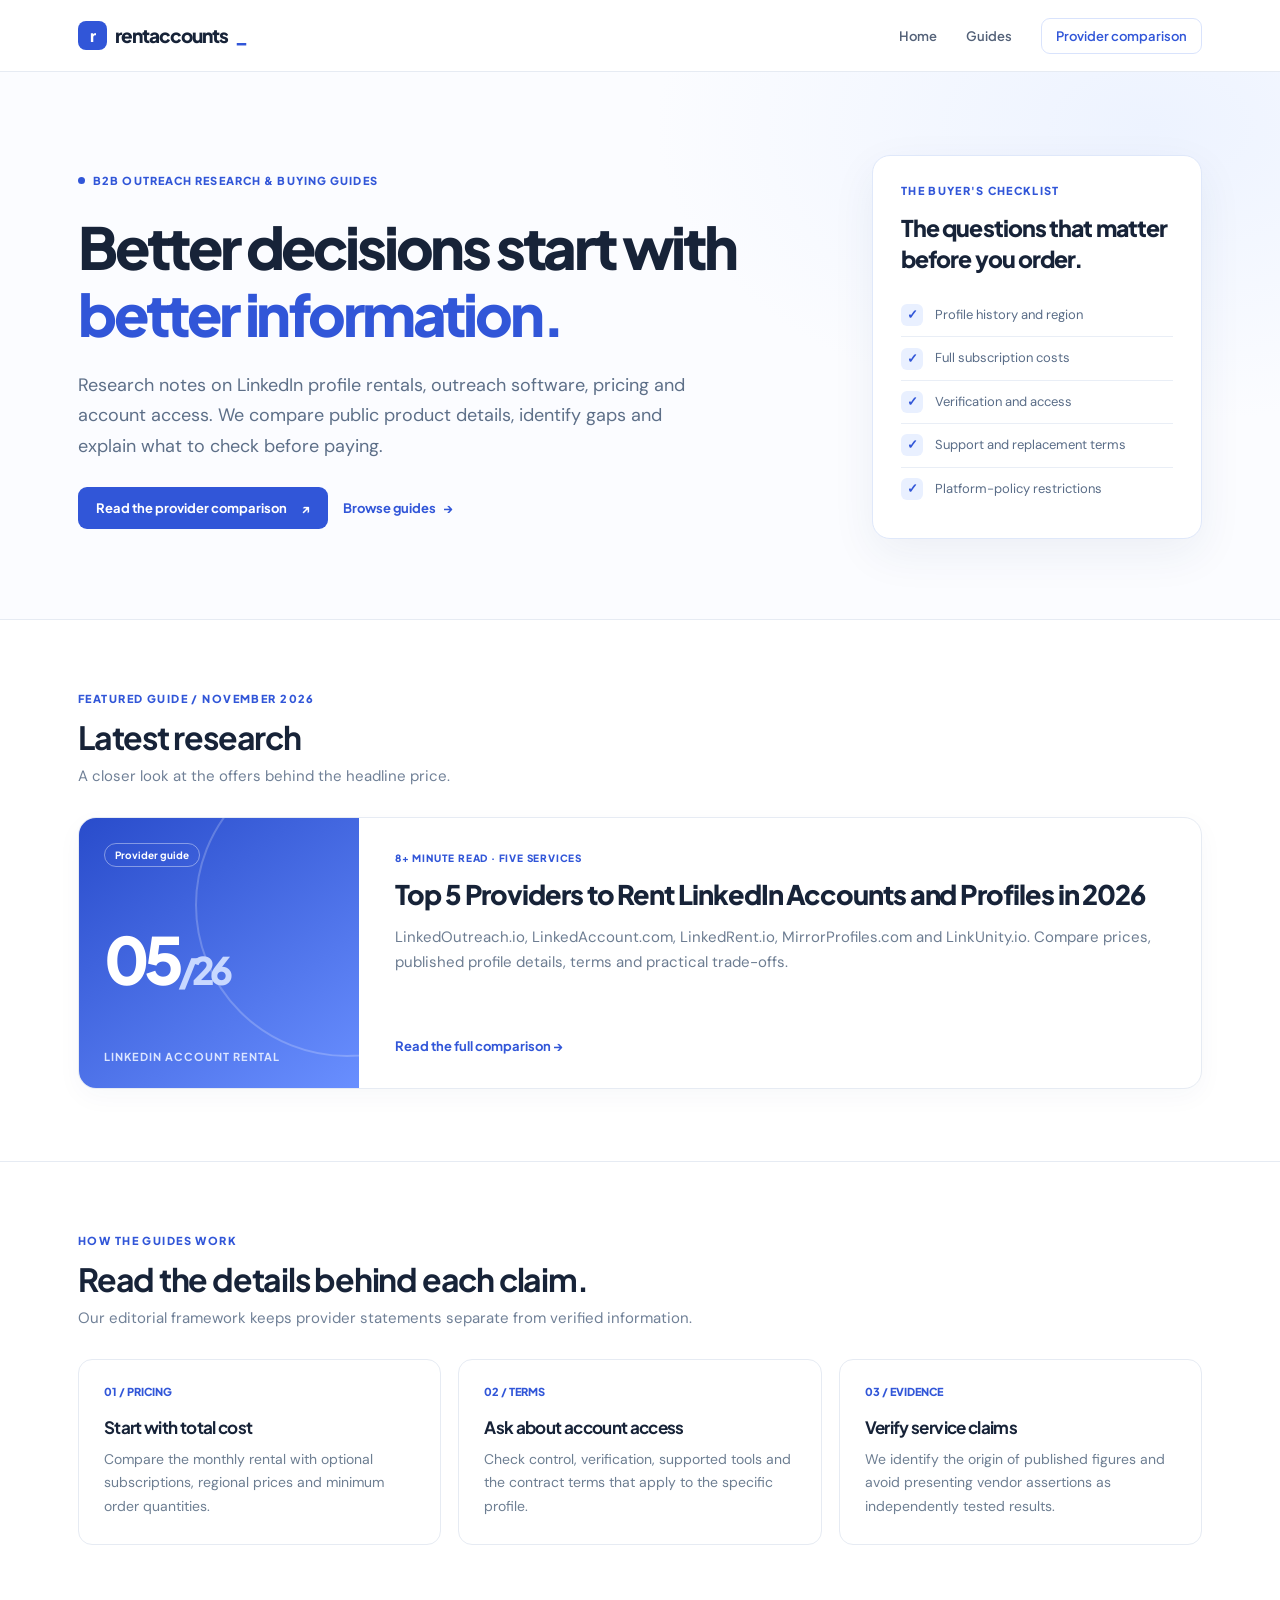
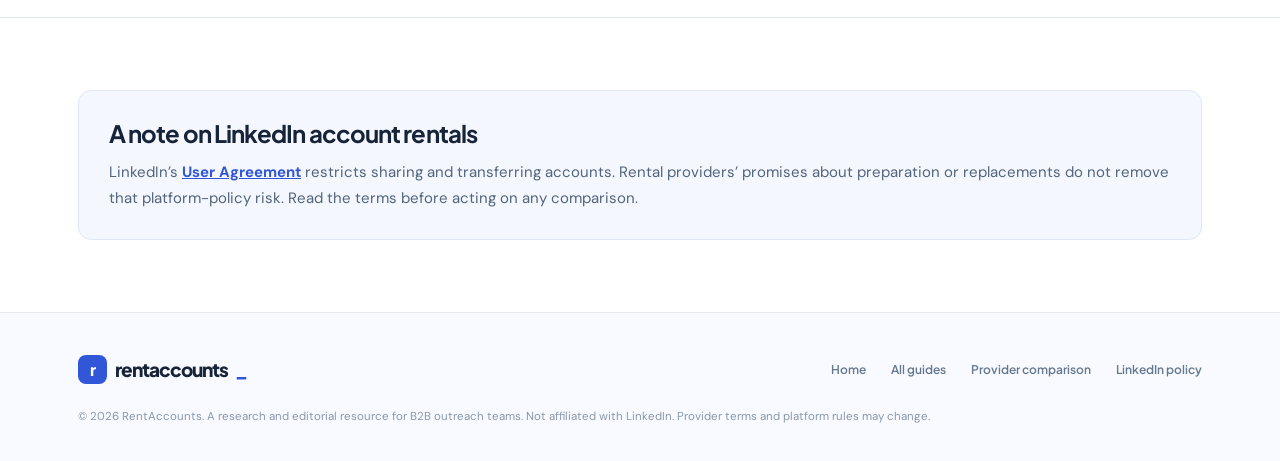
==== commit 5100c64e: "Rebuild homepage as editorial content hub with distinct search intent" ====
--- a/index.html
+++ b/index.html
@@ -1,79 +1,48 @@
-<!doctype html>
-<html lang="en"><head>
+<!doctype html><html lang="en"><head>
 <meta charset="utf-8"><meta name="viewport" content="width=device-width, initial-scale=1">
-<meta name="theme-color" content="#ffffff">
-<title>Best Places to Rent LinkedIn Accounts & Profiles (2026) | RentAccounts</title>
-<meta name="description" content="Compare LinkedOutreach, LinkedAccount, LinkedRent.io, MirrorProfiles and LinkUnity for LinkedIn profile rental. Published pricing, account features and terms.">
-<meta name="robots" content="index,follow">
-<link rel="canonical" href="https://rentaccounts.github.io/LinkedIn/">
+<meta name="theme-color" content="#ffffff"><title>RentAccounts | Guides to LinkedIn Profile Rentals</title>
+<meta name="description" content="Research notes, practical guides and provider comparisons for LinkedIn profile rentals. Read costs, account details, terms and platform rules before deciding.">
+<meta name="robots" content="index, follow"><link rel="canonical" href="https://rentaccounts.github.io/LinkedIn/">
+<link rel="icon" type="image/svg+xml" href="favicon.svg">
 <meta property="og:type" content="website"><meta property="og:site_name" content="RentAccounts">
-<meta property="og:title" content="Top 5 Places to Rent LinkedIn Accounts & Profiles (2026)">
-<meta property="og:description" content="An overview of LinkedIn account rental providers, indicative pricing, and important service terms.">
+<meta property="og:title" content="RentAccounts | Guides to LinkedIn Profile Rentals">
+<meta property="og:description" content="Research notes, practical guides and provider comparisons for LinkedIn profile rentals. Read costs, account details, terms and platform rules before deciding.">
 <meta property="og:url" content="https://rentaccounts.github.io/LinkedIn/">
-<meta name="twitter:card" content="summary"><link rel="stylesheet" href="styles.css">
-<script type="application/ld+json">{"@context":"https://schema.org","@type":"WebSite","name":"RentAccounts","url":"https://rentaccounts.github.io/LinkedIn/","description":"Research guides and provider comparisons for LinkedIn account rentals."}</script>
-</head><body>
-<a class="skip" href="#main">Skip to content</a>
-<header class="site-header"><div class="container-wide header-inner">
-<a href="./" class="brand">rentaccounts<span>_</span></a>
-<nav class="site-nav" aria-label="Main navigation"><a href="#providers">Providers</a><a href="#comparison">Comparison</a><a href="#approach">Method</a><a href="articles.html">Guides</a><a href="#faq">FAQ</a></nav>
+<meta name="twitter:card" content="summary">
+<link rel="stylesheet" href="article.css">
+<script type="application/ld+json">{"@context":"https://schema.org","@type":"WebSite","name":"RentAccounts","url":"https://rentaccounts.github.io/LinkedIn/","description":"Editorial guides on LinkedIn profile rental services."}</script>
+</head><body><a class="skip" href="#main">Skip to content</a><header class="site-header"><div class="container header-inner">
+<a class="brand" href="./" aria-label="RentAccounts homepage"><span class="brand-mark" aria-hidden="true">r</span>rentaccounts<small>_</small></a>
+<nav class="site-nav" aria-label="Primary navigation"><a href="./">Home</a><a href="articles.html">Guides</a><a href="rent-linkedin-accounts-profiles/" class="nav-pill">Provider comparison</a></nav>
 </div></header>
-<main id="main"><section class="hero">
-<div class="container">
-<div class="eyebrow">LinkedIn account rental guide · November 2026</div>
-<h1>The Best Places to Rent LinkedIn Accounts and Profiles in 2026</h1>
-<p class="lead">Five LinkedIn profile rental services are on our shortlist: LinkedOutreach, LinkedAccount, LinkedRent.io, MirrorProfiles and LinkUnity. Compare their published offers, account details, costs and service conditions before you make a decision.</p>
-<div class="quick-answer">
-<div class="quick-label">Quick answer</div>
-<p><strong>Start by comparing <a href="top-5-linkedin-account-rental-providers.html#linkedoutreach">LinkedOutreach</a> and <a href="top-5-linkedin-account-rental-providers.html#linkedaccount">LinkedAccount</a> if a managed setup and monthly profile pricing matter.</strong> Check <a href="top-5-linkedin-account-rental-providers.html#mirrorprofiles">MirrorProfiles</a> for its published regional pricing and account preparation details, and <a href="top-5-linkedin-account-rental-providers.html#linkunity">LinkUnity</a> for its advertised volume tiers. This is a provider shortlist, not a performance test.</p>
-</div>
-<div class="stat-row" aria-label="Guide summary">
-<div class="stat"><span class="stat-value">05</span><span class="stat-label">providers compared</span></div>
-<div class="stat"><span class="stat-value">$129</span><span class="stat-label">lowest reported starting price</span></div>
-<div class="stat"><span class="stat-value">2026</span><span class="stat-label">provider guide updated</span></div>
-</div>
-</div></section>
-<section class="section" id="providers"><div class="container">
-<h2>Top 5 Providers to Rent LinkedIn Accounts</h2>
-<p class="section-intro">Listed in the requested order, with practical differences based on published provider and directory details.</p>
-<ol class="ranking-list">
-<li class="ranking-card featured"><span class="ranking-no">1</span><div><h3>LinkedOutreach.io</h3><span class="ranking-tag">Pre-warmed profiles, regional choices, setup assistance</span><p>Offers LinkedIn profile rentals with existing connections and help setting up an outreach tool. The public base price is $129 per profile monthly, with optional paid services.</p><a href="top-5-linkedin-account-rental-providers.html#linkedoutreach">Read provider details →</a></div></li>
-<li class="ranking-card"><span class="ranking-no">2</span><div><h3>LinkedAccount.com</h3><span class="ranking-tag">Profile planning for campaigns and clients</span><p>Directory listings describe prepared profiles, ongoing support and optional account services. The $129 monthly figure is directory-reported and should be confirmed directly.</p><a href="top-5-linkedin-account-rental-providers.html#linkedaccount">Read provider details →</a></div></li>
-<li class="ranking-card"><span class="ranking-no">3</span><div><h3>LinkedRent.io</h3><span class="ranking-tag">Account rentals with add-on options</span><p>Published third-party listings describe pre-warmed profiles and replacement support. Verify the offer on the exact <strong>linkedrent.io</strong> domain because similarly named sites show different terms.</p><a href="top-5-linkedin-account-rental-providers.html#linkedrent">Read provider details →</a></div></li>
-<li class="ranking-card"><span class="ranking-no">4</span><div><h3>MirrorProfiles.com</h3><span class="ranking-tag">Regional pricing and longer account preparation</span><p>Its published FAQ lists 500+ connections and pricing from €140 for European accounts, with separate US rates and discounts at higher quantities.</p><a href="top-5-linkedin-account-rental-providers.html#mirrorprofiles">Read provider details →</a></div></li>
-<li class="ranking-card"><span class="ranking-no">5</span><div><h3>LinkUnity.io</h3><span class="ranking-tag">Verification claims and volume-based tiers</span><p>Advertises verified, aged profiles and volume-based pricing starting at $135 monthly for one to three accounts. Check the full terms and availability.</p><a href="top-5-linkedin-account-rental-providers.html#linkunity">Read provider details →</a></div></li>
-</ol>
-</div></section>
-<section class="section" id="comparison"><div class="container">
-<h2>Full Provider Comparison</h2><p class="section-intro">Indicative prices and details from published vendor pages or directories, not independent account testing.</p>
-<div class="table-wrap"><table><thead><tr><th>Provider</th><th>Reported monthly price</th><th>Connection count</th><th>Source type</th></tr></thead>
-<tbody>
-<tr><td>LinkedOutreach</td><td>$129</td><td>200+</td><td>Provider page</td></tr>
-<tr><td>LinkedAccount</td><td>$129</td><td>200+</td><td>Third-party directory</td></tr>
-<tr><td>LinkedRent.io</td><td>$129</td><td>100–500</td><td>Third-party directory</td></tr>
-<tr><td>MirrorProfiles</td><td>€140 EU / $200 US</td><td>500+</td><td>Provider FAQ</td></tr>
-<tr><td>LinkUnity</td><td>$135 (1–3 profiles)</td><td>100+</td><td>Provider page</td></tr>
-</tbody></table></div>
-<p class="table-note">Different currencies, order sizes and add-ons make these prices imperfect comparisons. Contact each provider for a current quote.</p>
-</div></section>
-<section class="section" id="approach"><div class="container">
-<h2>How We Compare Providers</h2><p class="section-intro">The key checks before committing to a rental plan.</p>
-<div class="detail-grid">
-<div class="detail"><div class="detail-kicker">01 / Profile access</div><h3>Who controls the account?</h3><p>Ask about identity, login arrangements, and whether the account holder is involved in verification or recovery.</p></div>
-<div class="detail"><div class="detail-kicker">02 / Contract terms</div><h3>What do you actually pay?</h3><p>Compare base rent, optional verification, additional tools, geographic availability and cancellation conditions.</p></div>
-<div class="detail"><div class="detail-kicker">03 / Support</div><h3>What happens after a restriction?</h3><p>Read the written replacement and refund policy rather than relying on marketing guarantees.</p></div>
-<div class="detail"><div class="detail-kicker">04 / Evidence</div><h3>Can the claims be verified?</h3><p>Separate details published by the vendor from independent observations. We have not run a hands-on test of these five services.</p></div>
-</div>
-<div class="method"><strong>Platform-policy note.</strong> LinkedIn's <a href="https://www.linkedin.com/legal/user-agreement" target="_blank" rel="noopener noreferrer">User Agreement</a> restricts sharing or transferring member accounts. Account age, verification or supplier support cannot remove that risk.</div>
-</div></section>
-<section class="section" id="faq"><div class="container"><h2>Frequently Asked Questions</h2><p class="section-intro">Answers to common questions about rental providers.</p>
-<div class="faq">
-<details><summary>What is the cheapest provider on this list?</summary><p>The lowest reported starting figure in this comparison is $129 per account monthly, but some of those values come from third-party listings. Additional features and different currencies affect the total.</p></details>
-<details><summary>Can I get ID-verified LinkedIn profiles?</summary><p>Some providers advertise identity-verified profiles or offer verification as an add-on. Confirm the specific account's status and what the service means by verification.</p></details>
-<details><summary>Are LinkedIn account rentals safe?</summary><p>Profile rentals can violate LinkedIn's account-sharing rules and carry access and restriction risks. No supplier can guarantee an account stays available.</p></details>
-<details><summary>How were these providers selected?</summary><p>The five services follow the requested editorial shortlist. We compared publicly available details, not measured reply rates or operational results.</p></details>
-</div>
-<div class="cta-panel"><div><h3>See the full provider guide</h3><p>Read detailed provider profiles, the comparison table, questions to ask, and linked sources.</p></div><a class="button" href="top-5-linkedin-account-rental-providers.html">Read full article →</a></div>
-</div></section></main>
-<footer class="site-footer"><div class="container-wide footer-inner"><a class="brand" href="./">rentaccounts<span>_</span></a><nav class="foot-links"><a href="articles.html">Guides</a><a href="#approach">Method</a><a href="#faq">FAQ</a><a href="https://www.linkedin.com/legal/user-agreement" target="_blank" rel="noopener noreferrer">LinkedIn policy</a></nav></div><div class="container-wide footer-copy">© 2026 RentAccounts. An editorial resource. No affiliation with LinkedIn. Pricing and provider descriptions are subject to change.</div></footer>
-</body></html>+<main id="main">
+<section class="home-hero"><div class="container home-hero-grid"><div>
+<div class="eyebrow"><span class="eyebrow-dot"></span> B2B outreach research &amp; buying guides</div>
+<h1>Better decisions start with <span>better information.</span></h1>
+<p>Research notes on LinkedIn profile rentals, outreach software, pricing and account access. We compare public product details, identify gaps and explain what to check before paying.</p>
+<a class="primary-link" href="rent-linkedin-accounts-profiles/">Read the provider comparison <span aria-hidden="true">↗</span></a><a class="secondary-link" href="articles.html">Browse guides <span aria-hidden="true">→</span></a>
+</div><aside class="home-summary" aria-label="What our guides cover"><div class="home-summary-kicker">THE BUYER'S CHECKLIST</div><strong>The questions that matter before you order.</strong>
+<ul><li>Profile history and region</li><li>Full subscription costs</li><li>Verification and access</li><li>Support and replacement terms</li><li>Platform-policy restrictions</li></ul>
+</aside></div></section>
+<section class="home-section"><div class="container">
+<div class="home-section-head"><div><div class="section-kicker">Featured guide / November 2026</div><h2>Latest research</h2><p>A closer look at the offers behind the headline price.</p></div></div>
+<a class="home-feature" href="rent-linkedin-accounts-profiles/">
+<div class="home-feature-image"><span class="feature-tag">Provider guide</span><div class="feature-big">05<span style="font-size:38px;color:#c8d8ff">/26</span></div><span class="feature-small">LINKEDIN ACCOUNT RENTAL</span></div>
+<div class="home-feature-copy"><div class="feature-meta">8+ minute read · five services</div>
+<h3>Top 5 Providers to Rent LinkedIn Accounts and Profiles in 2026</h3>
+<p>LinkedOutreach.io, LinkedAccount.com, LinkedRent.io, MirrorProfiles.com and LinkUnity.io. Compare prices, published profile details, terms and practical trade-offs.</p>
+<span class="feature-more">Read the full comparison →</span></div>
+</a></div></section>
+<section class="home-section"><div class="container">
+<div class="home-section-head"><div><div class="section-kicker">How the guides work</div><h2>Read the details behind each claim.</h2><p>Our editorial framework keeps provider statements separate from verified information.</p></div></div>
+<div class="home-pillars">
+<div class="home-pillar"><div class="home-pillar-no">01 / PRICING</div><h3>Start with total cost</h3><p>Compare the monthly rental with optional subscriptions, regional prices and minimum order quantities.</p></div>
+<div class="home-pillar"><div class="home-pillar-no">02 / TERMS</div><h3>Ask about account access</h3><p>Check control, verification, supported tools and the contract terms that apply to the specific profile.</p></div>
+<div class="home-pillar"><div class="home-pillar-no">03 / EVIDENCE</div><h3>Verify service claims</h3><p>We identify the origin of published figures and avoid presenting vendor assertions as independently tested results.</p></div>
+</div></div></section>
+<section class="home-section" style="border-bottom:0"><div class="container">
+<div class="home-policy"><h2 style="font-size:24px;margin:0 0 12px">A note on LinkedIn account rentals</h2>
+<p>LinkedIn’s <a href="https://www.linkedin.com/legal/user-agreement" target="_blank" rel="noopener noreferrer">User Agreement</a> restricts sharing and transferring accounts. Rental providers’ promises about preparation or replacements do not remove that platform-policy risk. Read the terms before acting on any comparison.</p>
+</div></div></section></main><footer class="footer"><div class="container footer-inner"><a class="brand" href="./"><span class="brand-mark" aria-hidden="true">r</span>rentaccounts<small>_</small></a>
+<nav class="footer-links" aria-label="Footer navigation"><a href="./">Home</a><a href="articles.html">All guides</a><a href="rent-linkedin-accounts-profiles/">Provider comparison</a><a href="https://www.linkedin.com/legal/user-agreement" target="_blank" rel="noopener noreferrer">LinkedIn policy</a></nav></div>
+<div class="container legal">© 2026 RentAccounts. A research and editorial resource for B2B outreach teams. Not affiliated with LinkedIn. Provider terms and platform rules may change.</div></footer></body></html>
--- a/article.css
+++ b/article.css
@@ -0,0 +1,191 @@
+@import url('https://fonts.googleapis.com/css2?family=DM+Sans:wght@400;500;600;700&family=Plus+Jakarta+Sans:wght@400;500;600;700;800&family=Newsreader:opsz,wght@6..72,500;6..72,600&display=swap');
+:root{
+  --ink:#172338;--ink-soft:#405168;--muted:#68778e;--light-muted:#8591a3;--brand:#3156d8;--brand-dark:#2344bc;
+  --brand-soft:#eaf0ff;--surface:#fff;--canvas:#fafbfe;--panel:#f4f7fc;--border:#e6ebf3;--shade:#eff3fa;
+  --shadow:0 15px 45px rgba(30,55,100,.065);--head:'Plus Jakarta Sans',sans-serif;--body:'DM Sans',sans-serif;
+}
+*{box-sizing:border-box}html{scroll-behavior:smooth;scroll-padding-top:92px}
+body{margin:0;background:#fff;color:var(--ink);font-family:var(--body);font-size:16px;line-height:1.72;-webkit-font-smoothing:antialiased}
+a{color:var(--brand)}a:hover{color:var(--brand-dark)}button,input{font:inherit}
+:focus-visible{outline:3px solid #82a0ff;outline-offset:3px}
+.skip{position:absolute;z-index:110;left:14px;top:-100px;background:#fff;padding:12px 16px;border-radius:8px}.skip:focus{top:12px}
+.container{max-width:1180px;margin:0 auto;padding:0 28px}
+.reading-progress{position:fixed;z-index:110;top:0;left:0;width:0;height:3px;background:var(--brand);pointer-events:none}
+.site-header{position:sticky;z-index:100;top:0;background:rgba(255,255,255,.97);backdrop-filter:blur(12px);border-bottom:1px solid var(--border)}
+.header-inner{height:71px;display:flex;align-items:center;justify-content:space-between;gap:24px}
+.brand{color:var(--ink);font:800 19px/1 var(--head);letter-spacing:-.055em;text-decoration:none;white-space:nowrap;display:inline-flex;align-items:center;gap:8px}
+.brand-mark{width:29px;height:29px;display:grid;place-items:center;background:var(--brand);border-radius:8px;color:#fff;font:800 16px var(--head);letter-spacing:-.11em}
+.brand small{color:var(--brand);font-size:19px}
+.site-nav{display:flex;align-items:center;gap:29px}
+.site-nav a{font:600 13px var(--head);text-decoration:none;color:#536178}
+.site-nav a:hover,.site-nav a[aria-current=page]{color:var(--brand)}
+.nav-pill{border:1px solid #d9e3fc;padding:9px 14px;border-radius:9px;color:var(--brand)!important}
+.crumbs{display:flex;align-items:center;gap:10px;flex-wrap:wrap;color:var(--light-muted);font-size:12px;margin-bottom:27px}
+.crumbs a{text-decoration:none;color:#677890}.crumbs a:hover{text-decoration:underline}
+.article-hero{padding:45px 0 57px;border-bottom:1px solid var(--border);background:radial-gradient(ellipse 630px 310px at 92% 2%,#f0f5ff 0%,transparent 88%),linear-gradient(#fff,#fbfcff)}
+.hero-layout{display:grid;grid-template-columns:minmax(0,1.28fr) minmax(280px,.72fr);gap:61px;align-items:center}
+.eyebrow{display:inline-flex;align-items:center;gap:8px;color:var(--brand);font:800 11px var(--head);letter-spacing:.10em;text-transform:uppercase}
+.eyebrow .eyebrow-dot{display:inline-block;height:7px;width:7px;background:var(--brand);border-radius:50%}
+h1,h2,h3,h4{font-family:var(--head);letter-spacing:-.038em;line-height:1.26;color:var(--ink)}
+h1{font-weight:800;font-size:clamp(34px,4.1vw,52px);margin:17px 0 20px}
+h1 .line-accent{color:var(--brand)}
+.dek{font-size:18px;line-height:1.66;color:#52647a;margin:0 0 26px;max-width:685px}
+.author-bar{display:flex;align-items:center;gap:11px;flex-wrap:wrap;font-size:12.5px;color:#718096}
+.author-avatar{height:38px;width:38px;border-radius:11px;background:#dfe9ff;color:var(--brand);display:grid;place-items:center;font:800 12px var(--head)}
+.author-name{font-weight:700;color:#293c54}.author-divider{color:#bdc6d5}
+.hero-art{min-width:0;border:1px solid #dde6f5;border-radius:19px;padding:20px;background:#fff;box-shadow:var(--shadow);transform:rotate(1deg);position:relative}
+.hero-art:before{content:'';position:absolute;z-index:-1;background:#dce7ff;border-radius:19px;inset:11px -9px -10px 10px;transform:rotate(-3deg)}
+.hero-art-head{display:flex;align-items:center;justify-content:space-between;border-bottom:1px solid var(--border);padding-bottom:14px;margin-bottom:8px;gap:10px}
+.hero-art-title{font:800 12px var(--head);letter-spacing:.03em}
+.hero-art-chip{font:800 10px var(--head);background:#edf3ff;color:#3156d8;padding:4px 8px;border-radius:100px}
+.hero-art-row{display:flex;align-items:center;gap:12px;padding:10px 2px;border-bottom:1px solid #edf0f6}
+.hero-art-row:last-of-type{border-bottom:0}
+.hero-art-rank{font:800 11px var(--head);width:21px;color:#a6b2c4}
+.hero-art-icon{height:32px;width:32px;flex:none;border-radius:9px;display:grid;place-items:center;font:800 12px var(--head);color:var(--brand);background:#e9efff}
+.hero-art-name{font:750 12px var(--head);letter-spacing:-.03em}.hero-art-url{font-size:10px;color:#8d9bad;line-height:1.2;margin-top:3px}
+.hero-art-arrow{margin-left:auto;color:#8395bd;font-weight:700}.hero-art-foot{padding-top:12px;color:#8593a8;font-size:10.5px}
+.hero-actions{display:flex;align-items:center;gap:12px;flex-wrap:wrap;margin-top:25px}
+.share-button,.share-link{display:inline-flex;align-items:center;gap:8px;padding:9px 13px;border:1px solid #e0e7f2;background:#fff;color:#52647c;border-radius:9px;text-decoration:none;cursor:pointer;font:700 12px var(--head)}
+.share-button:hover,.share-link:hover{background:#f2f6ff;border-color:#d2ddfa;color:var(--brand)}
+.copy-icon{font-size:15px;line-height:1}
+.layout{display:grid;grid-template-columns:225px minmax(0,1fr);gap:67px;align-items:start;padding-top:53px;padding-bottom:110px}
+.toc{position:sticky;top:96px;max-height:calc(100vh - 110px);overflow:auto;padding:8px 12px 12px 0}
+.toc-label{display:flex;align-items:center;gap:9px;font:800 11px var(--head);text-transform:uppercase;letter-spacing:.09em;color:#8e9bb0;margin:5px 0 18px}
+.toc-label:before{content:'';height:13px;width:3px;border-radius:2px;background:var(--brand)}
+.toc a{display:block;font:600 12.5px/1.5 var(--head);padding:10px 11px;color:#718096;text-decoration:none;border-left:2px solid transparent;transition:all .12s}
+.toc a:hover,.toc a.active{color:var(--brand);border-color:var(--brand);background:#f4f7fe}
+.toc-sub{padding-left:23px!important;font-weight:500!important;font-size:12px!important}
+.toc-note{margin-top:22px;border:1px solid var(--border);padding:17px;border-radius:12px;background:#f8faff}
+.toc-note strong{font:700 12px var(--head);color:#334861;display:block;margin-bottom:7px}.toc-note p{font-size:12px;line-height:1.6;color:#718096;margin:0}
+.mobile-toc{display:none}
+.article-body{min-width:0;max-width:790px}
+.article-body>p,.review-body p{font-size:16px;line-height:1.82;color:#3f4f65;margin:0 0 20px}
+.article-body h2{font-size:clamp(24px,2.5vw,31px);margin:54px 0 20px;scroll-margin-top:85px}
+.article-body h3{font-size:20px;margin:26px 0 13px}
+.article-body a{font-weight:600;text-underline-offset:3px}
+.article-body ul,.article-body ol{padding-left:24px;margin:14px 0 24px;color:#405168}
+.article-body li{padding-left:3px;margin:9px 0}.article-body li::marker{color:#6481d8}
+.section-intro{color:#62748a!important;font-size:16px!important;margin-top:-7px!important}
+.quick-summary{background:#f3f6fc;border:1px solid #e0e8f4;border-radius:15px;padding:27px 29px;margin:0 0 39px}
+.quick-summary .summary-title{font:800 11px var(--head);color:var(--brand);text-transform:uppercase;letter-spacing:.1em;margin-bottom:11px}
+.quick-summary p{color:#354862;margin:0 0 13px;font-size:15.5px;line-height:1.78}
+.quick-summary p:last-child{margin:0}.quick-summary a{font-weight:700}
+.policy-note{border:1px solid #e9e3cf;background:#fffaf0;border-left:3px solid #d7ae47;padding:19px 20px;border-radius:9px;margin:30px 0;color:#5e5542;font-size:14px;line-height:1.72}
+.policy-note strong{color:#45391d}
+.table-scroll{overflow-x:auto;border:1px solid var(--border);border-radius:13px;margin:23px 0 13px;box-shadow:0 2px 12px rgba(10,36,80,.02)}
+table{width:100%;border-collapse:collapse;min-width:740px;font-size:13px;line-height:1.6}
+caption{font-size:0;position:absolute;width:1px;height:1px;overflow:hidden;clip:rect(0,0,0,0)}
+th{background:#f2f5fb;text-align:left;font:800 11px var(--head);color:#63738d;text-transform:uppercase;letter-spacing:.05em;padding:15px 15px;border-bottom:1px solid var(--border)}
+td{padding:16px 15px;border-bottom:1px solid #edf0f6;color:#46566d;vertical-align:top}
+tbody tr:last-child td{border-bottom:0}tbody tr:hover{background:#fbfcff}
+td .table-name{font:700 13px var(--head);color:#263751;white-space:nowrap;display:block;margin-bottom:4px}
+td .table-name a{color:#263751;text-decoration:none}td .table-name a:hover{color:var(--brand)}
+td .tiny{font-size:11px;color:#8996a8}td .ext{font-size:12px;text-decoration:none;word-break:break-all}
+.price{font:800 14px var(--head);color:#223955;white-space:nowrap}.price-note{display:block;font-size:11px;color:#8d9bad;line-height:1.45;margin-top:4px}
+.table-footnote{font-size:12.5px!important;color:#7e8da3!important;line-height:1.65!important}
+.insight-row{display:grid;grid-template-columns:repeat(3,1fr);gap:13px;margin:26px 0 38px}
+.insight{background:#fff;border:1px solid var(--border);border-radius:12px;padding:17px 16px}
+.insight-kicker{font:800 10px var(--head);text-transform:uppercase;color:var(--brand);letter-spacing:.08em;margin-bottom:9px}
+.insight strong{font:700 13px/1.5 var(--head);display:block;color:#253a54}.insight small{display:block;font-size:12px;color:#7a8aa1;margin-top:7px;line-height:1.5}
+.review{border:1px solid var(--border);border-radius:17px;margin:31px 0 37px;background:#fff;overflow:hidden;box-shadow:0 8px 32px rgba(18,40,80,.035);scroll-margin-top:91px}
+.review-head{background:#f9fbff;border-bottom:1px solid var(--border);padding:25px 27px 22px}
+.review-title-row{display:flex;gap:14px;align-items:center}
+.review-no{width:40px;height:40px;border-radius:12px;background:#e6edff;color:var(--brand);display:grid;place-items:center;font:800 17px var(--head);flex:none}
+.review:first-of-type .review-no{background:var(--brand);color:#fff}
+.review h2{margin:0!important;font-size:25px!important;scroll-margin-top:95px}
+.review-url{display:inline-flex;align-items:center;gap:4px;text-decoration:none!important;font-size:13px;color:var(--brand);font-weight:600;margin-top:5px}
+.review-sub{font-size:13.5px!important;color:#6b7a92!important;margin:17px 0 0!important}
+.review-body{padding:25px 27px 29px}.review-body p{font-size:15px;line-height:1.85}
+.specs{display:grid;grid-template-columns:repeat(3,minmax(0,1fr));gap:10px;margin:22px 0 24px}
+.spec{background:#f6f8fc;border-radius:9px;padding:13px 12px;min-width:0}
+.spec-label{font:700 10px var(--head);text-transform:uppercase;color:#7d8da5;letter-spacing:.05em;margin-bottom:6px}
+.spec-value{font:700 12.5px/1.5 var(--head);color:#273a56;overflow-wrap:anywhere}
+.review-body h3{font-size:16px;margin:23px 0 10px}
+.review-body ul{font-size:14.5px;margin-top:0;padding-left:20px}
+.review-body li{margin:8px 0}.best-for{margin:19px 0;border-left:3px solid var(--brand);padding:10px 0 10px 16px;background:linear-gradient(90deg,#f6f9ff,transparent);color:#4d6280;font-size:14px;line-height:1.7}.best-for strong{color:#203957}
+.review-footer{display:flex;justify-content:space-between;align-items:center;gap:15px;border-top:1px solid var(--border);padding-top:21px;margin-top:22px}
+.visit{display:inline-flex;align-items:center;gap:10px;text-decoration:none!important;background:var(--brand);color:#fff!important;border-radius:8px;padding:10px 17px;font:700 12px var(--head)!important;white-space:nowrap}
+.visit:hover{background:var(--brand-dark);color:#fff}
+.review-footer .source-tag{font-size:11px;color:#8c9aac;max-width:210px;line-height:1.5}
+.buyer-checks{display:grid;gap:13px;margin:25px 0}
+.check{display:flex;gap:13px;padding:17px 18px;border:1px solid var(--border);background:#f9fbfe;border-radius:11px}
+.check-no{display:grid;place-items:center;border-radius:8px;flex:none;background:#e7efff;color:var(--brand);height:30px;width:30px;font:800 12px var(--head)}
+.check h3{font-size:15px;margin:0 0 5px}.check p{font-size:14px;color:#56667d;line-height:1.7;margin:0}
+.faq details{border-bottom:1px solid var(--border);padding:19px 0}
+.faq summary{font:700 15px/1.5 var(--head);color:#283955;cursor:pointer;list-style:none;display:flex;gap:15px;justify-content:space-between}
+.faq summary::-webkit-details-marker{display:none}.faq summary:after{content:'+';font-size:20px;line-height:1;color:#6d84c7}.faq details[open] summary:after{content:'−'}
+.faq details p{font-size:14.5px;color:#56677f;line-height:1.78;margin:14px 0 0}
+.method-box{background:#f8faff;border:1px solid var(--border);border-radius:13px;padding:24px;margin:24px 0}
+.method-box p{font-size:14px;color:#53667d;line-height:1.75;margin:0 0 14px}
+.method-box p:last-child{margin-bottom:0}
+.sources{border-top:1px solid var(--border);margin-top:30px;padding-top:10px}
+.sources ol{margin:17px 0 0}.sources li{font-size:13px;line-height:1.6;padding-left:2px;overflow-wrap:anywhere}
+.article-end{border-top:1px solid var(--border);margin-top:48px;padding:24px 0 0;display:flex;justify-content:space-between;gap:18px;align-items:center;flex-wrap:wrap}
+.article-end small{font-size:12px;color:#8190a4}.back-link{font:700 13px var(--head);text-decoration:none}
+.footer{border-top:1px solid var(--border);background:#f8faff;padding:42px 0 35px}
+.footer-inner{display:flex;align-items:center;justify-content:space-between;flex-wrap:wrap;gap:24px}
+.footer-links{display:flex;gap:25px;flex-wrap:wrap}
+.footer-links a{color:#66788e;text-decoration:none;font:600 12px var(--head)}
+.legal{font-size:11.5px;color:#8a97aa;margin-top:23px;line-height:1.7}
+@media(max-width:1020px){.hero-layout{grid-template-columns:1fr 300px;gap:27px}.layout{grid-template-columns:190px minmax(0,1fr);gap:30px}}
+@media(max-width:820px){.hero-layout{grid-template-columns:1fr}.hero-art{display:none}.layout{display:block;padding-top:35px}.toc{display:none}.mobile-toc{display:block;margin:0 0 31px;background:#f9fbff;border:1px solid var(--border);border-radius:12px;padding:14px 17px}.mobile-toc summary{font:800 13px var(--head);color:#385179;cursor:pointer}.mobile-toc nav{display:grid;gap:10px;margin:13px 0 2px}.mobile-toc a{font-size:13px;text-decoration:none}.article-body{max-width:790px;margin:auto}}
+@media(max-width:600px){.container{padding:0 18px}.header-inner{height:62px}.brand{font-size:17px}.site-nav{gap:14px}.site-nav a{font-size:12px}.site-nav a:nth-child(2){display:none}.article-hero{padding:29px 0 33px}.crumbs{font-size:11px;margin-bottom:22px}h1{font-size:33px;margin:16px 0 15px}.dek{font-size:16px}.quick-summary{padding:21px 19px}.article-body h2{font-size:24px;margin-top:43px}.insight-row{grid-template-columns:1fr}.review-head{padding:21px 19px}.review-body{padding:20px 19px}.review h2{font-size:20px!important}.specs{grid-template-columns:1fr 1fr}.review-footer{align-items:flex-start;flex-direction:column}.footer-inner{align-items:flex-start;flex-direction:column}.table-scroll{margin-left:-4px;margin-right:-4px}}
+@media(prefers-reduced-motion:reduce){html{scroll-behavior:auto}}
+
+
+/* Publication home and article listing */
+.home-hero{background:radial-gradient(ellipse 620px 370px at 90% 10%,#edf3ff,transparent 80%),#fbfcff;border-bottom:1px solid var(--border);padding:83px 0 80px}
+.home-hero-grid{display:grid;grid-template-columns:minmax(0,1fr) 330px;align-items:center;gap:75px}
+.home-hero h1{font:800 clamp(38px,4.6vw,58px)/1.15 var(--head);letter-spacing:-.055em;margin:22px 0 22px}
+.home-hero h1 span{color:var(--brand)}
+.home-hero p{color:#5d6f88;font-size:18px;max-width:645px;margin:0 0 26px;line-height:1.7}
+.primary-link{display:inline-flex;align-items:center;gap:14px;background:var(--brand);color:white;text-decoration:none;font:700 13px var(--head);border-radius:9px;padding:13px 18px}
+.primary-link:hover{background:var(--brand-dark);color:#fff}
+.secondary-link{display:inline-flex;align-items:center;gap:7px;color:var(--brand);text-decoration:none;font:700 13px var(--head);margin-left:15px}
+.home-summary{background:#fff;border:1px solid #dfe8fa;box-shadow:var(--shadow);border-radius:18px;padding:28px;position:relative}
+.home-summary:after{position:absolute;content:'';z-index:-1;background:#e8efff;border-radius:18px;inset:11px -11px -10px 12px}
+.home-summary-kicker{font:800 11px var(--head);color:var(--brand);text-transform:uppercase;letter-spacing:.12em;margin-bottom:15px}
+.home-summary strong{font:800 23px/1.35 var(--head);letter-spacing:-.04em;display:block;margin-bottom:20px}
+.home-summary ul{padding:0;list-style:none;margin:0}
+.home-summary li{padding:10px 0;border-bottom:1px solid #e9eef6;display:flex;gap:12px;align-items:center;color:#596c87;font-size:13px}
+.home-summary li:before{content:'✓';display:grid;place-items:center;background:#e9f0ff;color:var(--brand);border-radius:6px;width:22px;height:22px;flex:none;font-weight:800}
+.home-summary li:last-child{border-bottom:0}
+.home-section{padding:72px 0;border-bottom:1px solid var(--border)}
+.home-section-head{display:flex;justify-content:space-between;align-items:end;gap:24px;margin-bottom:27px}
+.home-section-head h2{font-size:32px;margin:0 0 7px}
+.home-section-head p{color:#708097;font-size:15px;margin:0}
+.section-kicker{font:800 11px var(--head);letter-spacing:.13em;text-transform:uppercase;color:var(--brand);margin:0 0 12px}
+.home-feature{border:1px solid var(--border);border-radius:18px;overflow:hidden;display:grid;grid-template-columns:280px 1fr;text-decoration:none;color:var(--ink);background:#fff;box-shadow:0 8px 26px rgba(24,49,100,.035)}
+.home-feature:hover{color:var(--ink);border-color:#bfceef;box-shadow:var(--shadow)}
+.home-feature-image{background:linear-gradient(145deg,#294ccb,#698fff);display:flex;flex-direction:column;justify-content:space-between;padding:25px;min-height:270px;position:relative;overflow:hidden}
+.home-feature-image:after{content:'';position:absolute;border:2px solid rgba(255,255,255,.21);width:300px;height:300px;border-radius:50%;right:-140px;top:-65px}
+.feature-tag{display:inline-flex;border:1px solid rgba(255,255,255,.4);color:#fff;border-radius:100px;padding:5px 10px;align-self:start;font:700 10px var(--head);position:relative;z-index:1}
+.feature-big{color:#fff;font:800 65px/1 var(--head);letter-spacing:-.09em;position:relative;z-index:1}
+.feature-small{color:#dbe5ff;font:700 11px var(--head);letter-spacing:.09em;position:relative;z-index:1}
+.home-feature-copy{padding:34px 36px;display:flex;flex-direction:column}
+.home-feature-copy .feature-meta{font:800 10px var(--head);letter-spacing:.08em;text-transform:uppercase;color:var(--brand);margin-bottom:13px}
+.home-feature-copy h3{font:800 27px/1.3 var(--head);letter-spacing:-.04em;margin:0 0 13px}
+.home-feature-copy p{color:#6d7d92;font-size:15px;line-height:1.68;margin:0 0 25px}
+.feature-more{font:700 13px var(--head);color:var(--brand);margin-top:auto}
+.home-pillars{display:grid;grid-template-columns:repeat(3,1fr);gap:17px}
+.home-pillar{padding:25px;border:1px solid var(--border);background:#fff;border-radius:14px}
+.home-pillar-no{font:800 11px var(--head);color:var(--brand);margin-bottom:19px}
+.home-pillar h3{font-size:17px;margin:0 0 9px}
+.home-pillar p{color:#6d7e92;font-size:14px;line-height:1.7;margin:0}
+.home-policy{background:#f4f7fd;border:1px solid #e0e8f7;border-radius:13px;padding:27px 30px}
+.home-policy p{color:#52647e;font-size:15px;margin:0}
+.home-policy a{font-weight:700}
+.guides-hero{padding:74px 0 42px;border-bottom:1px solid var(--border);background:#fbfcff}
+.guides-hero h1{font-size:clamp(35px,4.4vw,49px);max-width:780px}
+.guides-hero p{color:#60728b;font-size:18px;max-width:675px;margin:0 0 10px}
+.guides-list{padding:60px 0 100px}
+.guides-list h2{font-size:27px;margin:0 0 25px}
+.guides-grid{display:grid;grid-template-columns:repeat(2,1fr);gap:18px}
+.guide-card{display:flex;flex-direction:column;border:1px solid var(--border);border-radius:14px;padding:28px;text-decoration:none;color:var(--ink);background:#fff}
+.guide-card:hover{color:var(--ink);border-color:#c3d3f5;box-shadow:var(--shadow)}
+.guide-card .guide-kicker{color:var(--brand);font:800 10px var(--head);letter-spacing:.1em;text-transform:uppercase;margin-bottom:17px}
+.guide-card h3{font-size:21px;line-height:1.4;margin:0 0 14px}
+.guide-card p{font-size:14px;color:#687990;margin:0 0 28px;line-height:1.72;flex:1}
+.guide-card span:last-child{font:700 13px var(--head);color:var(--brand)}
+@media(max-width:950px){.home-hero-grid{grid-template-columns:1fr}.home-summary{display:none}.home-hero{padding:64px 0}}
+@media(max-width:650px){.home-hero{padding:55px 0}.home-hero h1{font-size:38px}.home-hero p{font-size:16px}.home-feature{grid-template-columns:1fr}.home-feature-image{min-height:200px}.home-feature-copy{padding:25px}.home-feature-copy h3{font-size:23px}.home-pillars,.guides-grid{grid-template-columns:1fr}.home-section{padding:51px 0}.home-section-head{align-items:start;flex-direction:column}.home-section-head h2{font-size:26px}.guides-hero{padding:55px 0 38px}.guides-list{padding:45px 0 70px}}
